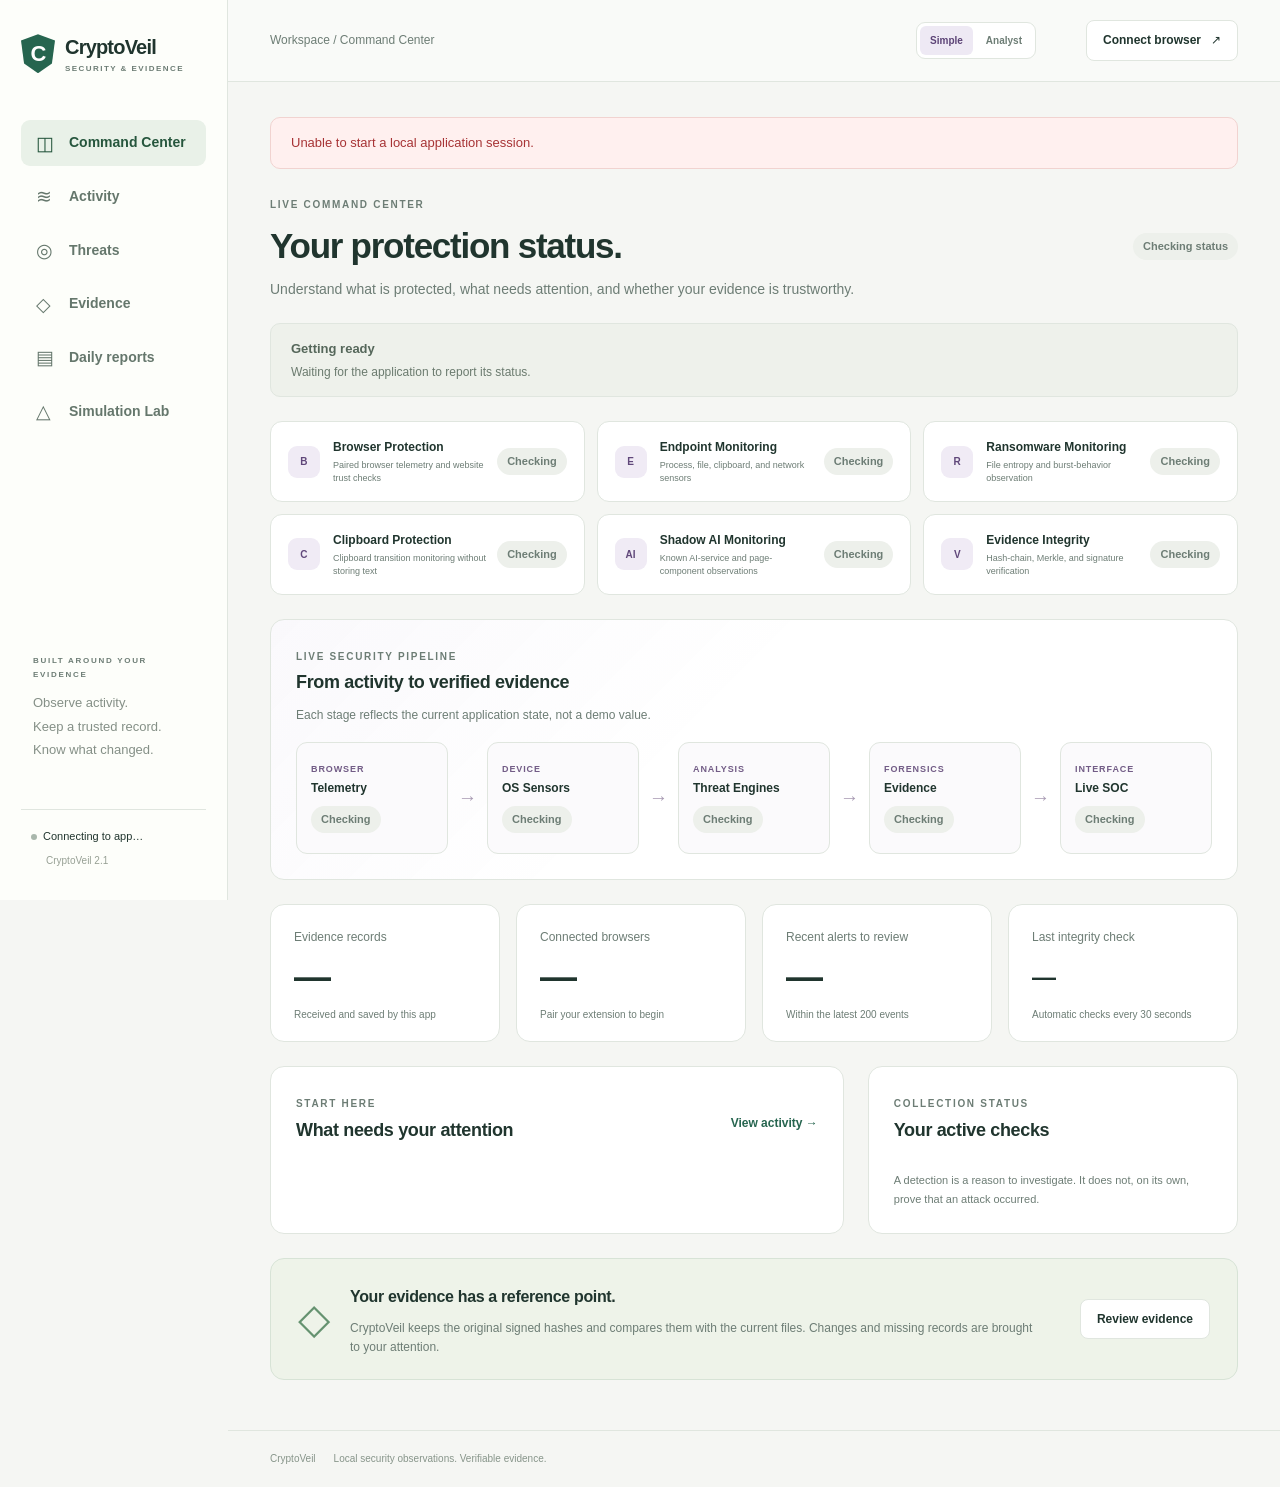
==== dashboard/index.html @ 6bf0436f "feat: add verify-all control for date-wise evidence" ====
<!doctype html>
<html lang="en">
  <head>
    <meta charset="utf-8" />
    <meta name="viewport" content="width=device-width, initial-scale=1" />
    <meta name="color-scheme" content="light" />
    <title>CryptoVeil — Security & evidence</title>
    <link rel="stylesheet" href="css/style.css" />
    <script src="js/dashboard.js" defer></script>
  </head>
  <body>
    <a class="skip-link" href="#main">Skip to content</a>
    <aside class="sidebar">
      <a class="brand" href="#overview" aria-label="CryptoVeil overview"
        ><span class="brand-mark" aria-hidden="true">C</span
        ><span>CryptoVeil<small>SECURITY & EVIDENCE</small></span></a
      >
      <nav aria-label="Main navigation">
        <button
          class="nav-item active"
          data-view="overview"
          aria-current="page"
        >
          <span aria-hidden="true">◫</span> Command Center
        </button>
        <button class="nav-item" data-view="activity">
          <span aria-hidden="true">≋</span> Activity
        </button>
        <button class="nav-item" data-view="threats">
          <span aria-hidden="true">◎</span> Threats
        </button>
        <button class="nav-item" data-view="evidence">
          <span aria-hidden="true">◇</span> Evidence
        </button>
        <button class="nav-item" data-view="reports">
          <span aria-hidden="true">▤</span> Daily reports
        </button>
        <button class="nav-item" data-view="lab">
          <span aria-hidden="true">△</span> Simulation Lab
        </button>
      </nav>
      <div class="sidebar-note">
        <span class="eyebrow">BUILT AROUND YOUR EVIDENCE</span>
        <p>
          Observe activity.<br />Keep a trusted record.<br />Know what changed.
        </p>
      </div>
      <div class="sidebar-bottom">
        <span class="connection-dot" id="app-dot"></span
        ><span id="app-status" role="status">Connecting to app…</span
        ><small>CryptoVeil 2.1</small>
      </div>
    </aside>
    <div class="workspace">
      <header class="topbar">
        <span id="breadcrumb">Workspace / Command Center</span>
        <div>
          <div class="mode-switch" role="group" aria-label="Interface detail level">
            <button id="mode-simple" class="mode-button active" aria-pressed="true">
              Simple
            </button>
            <button id="mode-analyst" class="mode-button" aria-pressed="false">
              Analyst
            </button>
          </div>
          <span class="date-label" id="today-label"></span
          ><button class="button secondary" id="connect-button">
            Connect browser <span aria-hidden="true">↗</span>
          </button>
        </div>
      </header>
      <main id="main" tabindex="-1">
        <div id="error-banner" class="banner error" role="alert" hidden></div>
        <section
          class="view"
          id="view-overview"
          aria-labelledby="overview-title"
        >
          <div class="page-heading">
            <div>
              <span class="eyebrow">LIVE COMMAND CENTER</span>
              <h1 id="overview-title">Your protection status.</h1>
              <p>Understand what is protected, what needs attention, and whether your evidence is trustworthy.</p>
            </div>
            <span class="badge neutral" id="overview-badge"
              >Checking status</span
            >
          </div>
          <div id="priority-banner" class="banner neutral">
            <strong>Getting ready</strong>
            <p>Waiting for the application to report its status.</p>
          </div>
          <section class="protection-grid" aria-label="Protection status">
            <article class="protection-item">
              <span class="protection-icon" aria-hidden="true">B</span>
              <div>
                <strong>Browser Protection</strong>
                <small>Paired browser telemetry and website trust checks</small>
              </div>
              <span id="protect-browser" class="badge neutral">Checking</span>
            </article>
            <article class="protection-item">
              <span class="protection-icon" aria-hidden="true">E</span>
              <div>
                <strong>Endpoint Monitoring</strong>
                <small>Process, file, clipboard, and network sensors</small>
              </div>
              <span id="protect-endpoint" class="badge neutral">Checking</span>
            </article>
            <article class="protection-item">
              <span class="protection-icon" aria-hidden="true">R</span>
              <div>
                <strong>Ransomware Monitoring</strong>
                <small>File entropy and burst-behavior observation</small>
              </div>
              <span id="protect-ransomware" class="badge neutral">Checking</span>
            </article>
            <article class="protection-item">
              <span class="protection-icon" aria-hidden="true">C</span>
              <div>
                <strong>Clipboard Protection</strong>
                <small>Clipboard transition monitoring without storing text</small>
              </div>
              <span id="protect-clipboard" class="badge neutral">Checking</span>
            </article>
            <article class="protection-item">
              <span class="protection-icon" aria-hidden="true">AI</span>
              <div>
                <strong>Shadow AI Monitoring</strong>
                <small>Known AI-service and page-component observations</small>
              </div>
              <span id="protect-shadow" class="badge neutral">Checking</span>
            </article>
            <article class="protection-item">
              <span class="protection-icon" aria-hidden="true">V</span>
              <div>
                <strong>Evidence Integrity</strong>
                <small>Hash-chain, Merkle, and signature verification</small>
              </div>
              <span id="protect-evidence" class="badge neutral">Checking</span>
            </article>
          </section>

          <article class="panel pipeline-panel">
            <div class="panel-heading">
              <div>
                <span class="eyebrow">LIVE SECURITY PIPELINE</span>
                <h2>From activity to verified evidence</h2>
                <p>Each stage reflects the current application state, not a demo value.</p>
              </div>
            </div>
            <div class="pipeline" aria-label="CryptoVeil live processing pipeline">
              <div class="pipeline-stage">
                <span class="pipeline-label">Browser</span>
                <strong>Telemetry</strong>
                <span id="pipeline-browser" class="badge neutral">Checking</span>
                <small class="analyst-only">Authenticated extension events</small>
              </div>
              <span class="pipeline-arrow" aria-hidden="true">→</span>
              <div class="pipeline-stage">
                <span class="pipeline-label">Device</span>
                <strong>OS Sensors</strong>
                <span id="pipeline-endpoint" class="badge neutral">Checking</span>
                <small class="analyst-only">Process · files · clipboard · network</small>
              </div>
              <span class="pipeline-arrow" aria-hidden="true">→</span>
              <div class="pipeline-stage">
                <span class="pipeline-label">Analysis</span>
                <strong>Threat Engines</strong>
                <span id="pipeline-analysis" class="badge neutral">Checking</span>
                <small class="analyst-only">MITRE · correlation · C2/DGA</small>
              </div>
              <span class="pipeline-arrow" aria-hidden="true">→</span>
              <div class="pipeline-stage">
                <span class="pipeline-label">Forensics</span>
                <strong>Evidence</strong>
                <span id="pipeline-evidence" class="badge neutral">Checking</span>
                <small class="analyst-only">SHA-256 · Merkle · Ed25519</small>
              </div>
              <span class="pipeline-arrow" aria-hidden="true">→</span>
              <div class="pipeline-stage">
                <span class="pipeline-label">Interface</span>
                <strong>Live SOC</strong>
                <span id="pipeline-live" class="badge neutral">Checking</span>
                <small class="analyst-only">SSE live updates with polling fallback</small>
              </div>
            </div>
          </article>

          <article class="panel runtime-panel analyst-only">
            <div class="panel-heading">
              <div>
                <span class="eyebrow">RUNTIME READINESS</span>
                <h2>Application environment</h2>
                <p>
                  Confirms that the packaged application can access its rules,
                  persistent storage, dashboard assets, and evidence archive.
                </p>
              </div>
              <button class="text-button" id="refresh-runtime">
                Run checks
              </button>
            </div>
            <div id="runtime-checks" class="runtime-checks"></div>
            <p id="runtime-path-note" class="fine-print"></p>
          </article>

          <div class="metric-grid">
            <article class="metric">
              <span class="metric-label">Evidence records</span
              ><strong id="metric-evidence">—</strong
              ><small>Received and saved by this app</small>
            </article>
            <article class="metric">
              <span class="metric-label">Connected browsers</span
              ><strong id="metric-browsers">—</strong
              ><small id="browser-caption">Pair your extension to begin</small>
            </article>
            <article class="metric">
              <span class="metric-label">Recent alerts to review</span
              ><strong id="metric-alerts">—</strong
              ><small>Within the latest 200 events</small>
            </article>
            <article class="metric">
              <span class="metric-label">Last integrity check</span
              ><strong class="metric-text" id="metric-check">—</strong
              ><small id="check-caption"
                >Automatic checks every 30 seconds</small
              >
            </article>
          </div>
          <div class="overview-grid">
            <article class="panel">
              <div class="panel-heading">
                <div>
                  <span class="eyebrow">START HERE</span>
                  <h2>What needs your attention</h2>
                </div>
                <button class="text-button" data-go="activity">
                  View activity →
                </button>
              </div>
              <div id="recent-alerts" class="alert-list"></div>
            </article>
            <article class="panel">
              <div class="panel-heading">
                <div>
                  <span class="eyebrow">COLLECTION STATUS</span>
                  <h2>Your active checks</h2>
                </div>
              </div>
              <div id="sensor-list" class="sensor-list"></div>
              <p class="analyst-only analyst-note">
                Analyst mode shows sensor transport modes and fallback coverage so you can verify what is actually running.
              </p>
              <p class="fine-print">
                A detection is a reason to investigate. It does not, on its own,
                prove that an attack occurred.
              </p>
            </article>
          </div>
          <article class="callout">
            <div class="callout-symbol" aria-hidden="true">◇</div>
            <div>
              <h2>Your evidence has a reference point.</h2>
              <p>
                CryptoVeil keeps the original signed hashes and compares them
                with the current files. Changes and missing records are brought
                to your attention.
              </p>
            </div>
            <button class="button secondary" data-go="evidence">
              Review evidence
            </button>
          </article>
        </section>
        <section
          class="view"
          id="view-activity"
          aria-labelledby="activity-title"
          hidden
        >
          <div class="page-heading">
            <div>
              <span class="eyebrow">OBSERVE & UNDERSTAND</span>
              <h1 id="activity-title">Activity</h1>
              <p>A readable history of browser and device observations.</p>
            </div>
            <button class="button secondary" id="refresh-activity">
              Refresh
            </button>
          </div>
          <div class="toolbar">
            <label class="search-field"
              ><span class="sr-only">Search recent activity</span
              ><input
                id="activity-search"
                type="search"
                placeholder="Search a website, process or record…" /></label
            ><label
              ><span class="sr-only">Filter activity</span
              ><select id="activity-filter">
                <option value="all">All observations</option>
                <option value="alerts">Alerts to review</option>
                <option value="browser">Browser activity</option>
                <option value="device">Device activity</option>
              </select></label
            ><span class="fine-print">Latest 500 stored events</span>
          </div>
          <div class="panel table-panel">
            <div class="table-scroll">
              <table>
                <thead>
                  <tr>
                    <th scope="col">Time</th>
                    <th scope="col">Observation</th>
                    <th scope="col">Source</th>
                    <th scope="col">Level</th>
                    <th scope="col">Evidence</th>
                  </tr>
                </thead>
                <tbody id="activity-body"></tbody>
              </table>
            </div>
            <p class="empty-state" id="activity-empty" hidden>
              No observations match this filter.
            </p>
          </div>
        </section>
        <section
          class="view"
          id="view-threats"
          aria-labelledby="threats-title"
          hidden
        >
          <div class="page-heading">
            <div>
              <span class="eyebrow">INVESTIGATE & TRACE</span>
              <h1 id="threats-title">Threat investigation</h1>
              <p>
                Review suspicious behavior with process context, MITRE ATT&CK
                mapping, and linked evidence.
              </p>
            </div>
            <button class="button secondary" id="refresh-threats">
              Refresh
            </button>
          </div>

          <div class="metric-grid threat-metrics">
            <article class="metric">
              <span class="metric-label">Findings to review</span>
              <strong id="threat-findings">—</strong>
              <small>Within the latest 500 stored events</small>
            </article>
            <article class="metric">
              <span class="metric-label">Critical findings</span>
              <strong id="threat-critical">—</strong>
              <small>Highest-priority investigation items</small>
            </article>
            <article class="metric">
              <span class="metric-label">MITRE alerts</span>
              <strong id="threat-mitre">—</strong>
              <small>Process behavior matched to ATT&CK rules</small>
            </article>
            <article class="metric">
              <span class="metric-label">Correlated findings</span>
              <strong id="threat-correlated">—</strong>
              <small>Related observations within the correlation window</small>
            </article>
          </div>

          <div class="investigation-grid">
            <article class="panel">
              <div class="panel-heading">
                <div>
                  <span class="eyebrow">LIVE PROCESS RELATIONSHIPS</span>
                  <h2>Flagged process paths</h2>
                  <p>
                    Active process lineage is shown only from real process
                    observations.
                  </p>
                </div>
                <span id="process-graph-count" class="badge neutral">Checking</span>
              </div>
              <div id="process-graph-wrap" class="process-graph-wrap">
                <svg
                  id="process-graph-svg"
                  role="img"
                  aria-label="Live suspicious process relationship graph"
                  preserveAspectRatio="xMinYMin meet"
                ></svg>
                <p id="process-graph-empty" class="empty-state" hidden>
                  No active suspicious process relationship is currently flagged.
                </p>
              </div>
              <p class="fine-print analyst-only">
                A highlighted process is an ATT&CK-aligned behavioral indicator.
                It is not a malware verdict. Select a highlighted node to open
                its stored evidence.
              </p>
            </article>

            <article class="panel">
              <div class="panel-heading">
                <div>
                  <span class="eyebrow">MITRE ATT&CK CONTEXT</span>
                  <h2>Techniques observed</h2>
                </div>
              </div>
              <div id="mitre-technique-list" class="technique-list"></div>
              <p id="mitre-technique-empty" class="empty-state" hidden>
                No MITRE ATT&CK-aligned process alert appears in the current
                investigation window.
              </p>
            </article>
          </div>

          <article class="panel findings-panel">
            <div class="panel-heading">
              <div>
                <span class="eyebrow">RECENT INVESTIGATION ITEMS</span>
                <h2>What needs review</h2>
                <p>
                  Open an item to see what happened, why CryptoVeil noticed it,
                  and the recommended next step.
                </p>
              </div>
            </div>
            <div class="table-scroll">
              <table>
                <thead>
                  <tr>
                    <th scope="col">Time</th>
                    <th scope="col">Finding</th>
                    <th scope="col">Level</th>
                    <th scope="col">Context</th>
                    <th scope="col">Evidence</th>
                  </tr>
                </thead>
                <tbody id="threat-findings-body"></tbody>
              </table>
            </div>
            <p id="threat-findings-empty" class="empty-state" hidden>
              No investigation findings are present in the latest evidence
              window.
            </p>
          </article>
        </section>

        <section
          class="view"
          id="view-evidence"
          aria-labelledby="evidence-title"
          hidden
        >
          <div class="page-heading">
            <div>
              <span class="eyebrow">PRESERVE & VERIFY</span>
              <h1 id="evidence-title">Evidence integrity</h1>
              <p>
                Check whether the evidence still matches its original signed
                record.
              </p>
            </div>
            <button class="button primary" id="verify-button">
              Verify evidence now
            </button>
          </div>
          <div id="evidence-banner" class="banner neutral" role="status"></div>
          <article class="panel">
            <div class="panel-heading">
              <div>
                <h2>The original and the current evidence</h2>
                <p>
                  Matching Merkle roots mean these records match the saved
                  baseline.
                </p>
              </div>
              <span class="badge neutral" id="root-match">Not checked</span>
            </div>
            <div class="hash-grid analyst-only">
              <div class="hash-card">
                <span class="eyebrow">ORIGINAL SIGNED BASELINE</span
                ><code id="original-root">Waiting for verification</code
                ><small>Preserved when evidence was recorded</small>
              </div>
              <div class="hash-card">
                <span class="eyebrow">RECALCULATED FROM CURRENT FILES</span
                ><code id="current-root">Waiting for verification</code
                ><small>Calculated again during verification</small>
              </div>
            </div>
            <dl class="integrity-facts">
              <div>
                <dt>Expected records</dt>
                <dd id="expected-records">—</dd>
              </div>
              <div>
                <dt>Records found</dt>
                <dd id="found-records">—</dd>
              </div>
              <div>
                <dt>Digital signatures</dt>
                <dd id="signature-status">—</dd>
              </div>
              <div>
                <dt>Last checked</dt>
                <dd id="evidence-checked">—</dd>
              </div>
            </dl>
          </article>
          <article class="panel" id="violations-panel" hidden>
            <div class="panel-heading">
              <h2>Changes requiring investigation</h2>
            </div>
            <ul class="issue-list" id="violations-list"></ul>
            <p class="fine-print">
              Preserve the existing files before investigating. CryptoVeil
              pauses new collection after an integrity failure.
            </p>
          </article>
          <article class="panel daily-evidence-panel">
            <div class="panel-heading">
              <div>
                <span class="eyebrow">DATE-WISE OFF-HOST EVIDENCE</span>
                <h2>Evidence by day</h2>
                <p>
                  Download the signed evidence bundle for a specific day or
                  verify that day before export.
                </p>
              </div>
              <div class="evidence-actions">
                <button class="button secondary" id="verify-all-daily-evidence">
                  Verify all dates
                </button>
                <button class="button secondary" id="refresh-daily-evidence">
                  Refresh
                </button>
              </div>
            </div>
            <div id="archive-trust-note" class="archive-trust-note"></div>
            <div class="table-scroll">
              <table>
                <thead>
                  <tr>
                    <th scope="col">Date</th>
                    <th scope="col">Events</th>
                    <th scope="col">Signed bundle</th>
                    <th scope="col">Integrity</th>
                    <th scope="col">Actions</th>
                  </tr>
                </thead>
                <tbody id="daily-evidence-body"></tbody>
              </table>
            </div>
            <p class="empty-state" id="daily-evidence-empty" hidden>
              No date-wise evidence bundles have been saved yet.
            </p>
          </article>

          <div class="overview-grid evidence-bottom">
            <article class="panel">
              <h2>Evidence archive</h2>
              <p>
                Every received record has a separate saved copy. Daily bundles
                contain the evidence, readable reports and a signed manifest.
              </p>
              <button class="text-button" data-go="reports">
                Open daily reports →
              </button>
              <details class="analyst-only">
                <summary>Storage and trust details</summary>
                <dl class="detail-list">
                  <dt>Application data</dt>
                  <dd><code id="data-path"></code></dd>
                  <dt>Evidence archive</dt>
                  <dd><code id="archive-path"></code></dd>
                  <dt>Pinned public verification key</dt>
                  <dd><code id="public-key"></code></dd>
                </dl>
                <p class="fine-print">
                  A second folder on this device is a local backup. To preserve
                  evidence against complete device compromise, keep signed
                  bundles and the trusted public key on independently managed
                  storage.
                </p>
                <p class="fine-print" id="legacy-note" hidden>
                  Some older checkpoints signed only their roots. New
                  checkpoints also authenticate sequence ranges and metadata.
                </p>
              </details>
            </article>
            <article class="panel">
              <span class="eyebrow">UNDERSTAND THE CHECK</span>
              <h2>Try a safe demonstration</h2>
              <p>
                See how verification reacts when a test record changes, the last
                record is deleted, or an entire test log is removed.
              </p>
              <p class="fine-print">
                Uses temporary sample data. Your collected evidence is never
                changed.
              </p>
              <button class="button secondary" id="demo-button">
                Run isolated demo
              </button>
              <div id="demo-results" aria-live="polite"></div>
            </article>
          </div>
        </section>
        <section
          class="view"
          id="view-reports"
          aria-labelledby="reports-title"
          hidden
        >
          <div class="page-heading">
            <div>
              <span class="eyebrow">SAVE & REVIEW</span>
              <h1 id="reports-title">Daily reports</h1>
              <p>
                Readable reports and complete evidence, kept as signed
                snapshots.
              </p>
            </div>
            <button class="button secondary" id="refresh-reports">
              Refresh
            </button>
          </div>
          <div class="panel report-controls">
            <div>
              <h2>Save a current snapshot</h2>
              <p>
                Reports are saved automatically while the app runs and when it
                closes normally.
              </p>
            </div>
            <label>Reporting day<input type="date" id="report-date" /></label
            ><button class="button primary" id="generate-report">
              Save report
            </button>
          </div>
          <div class="toolbar">
            <p class="fine-print" id="report-timezone">
              Daily boundaries use your configured reporting timezone.
            </p>
            <label class="format-select"
              >Download format
              <select id="report-format">
                <option value="pdf">PDF · readable report</option>
                <option value="zip">ZIP · signed evidence bundle</option>
                <option value="csv">CSV · complete event index</option>
                <option value="json">JSON · full report and evidence</option>
              </select></label
            >
          </div>
          <div class="panel table-panel">
            <div class="table-scroll">
              <table>
                <thead>
                  <tr>
                    <th scope="col">Day</th>
                    <th scope="col">Events</th>
                    <th scope="col">Report files</th>
                    <th scope="col">Evidence when saved</th>
                    <th scope="col">Download</th>
                  </tr>
                </thead>
                <tbody id="reports-body"></tbody>
              </table>
            </div>
            <p class="empty-state" id="reports-empty" hidden>
              No reports yet. Save a snapshot to begin.
            </p>
          </div>
          <p class="fine-print">
            The PDF summarises activity. Choose the signed ZIP bundle to retain
            the original evidence, checkpoints and file hashes. A report is
            checked again before every download.
          </p>
        </section>

        <section
          class="view"
          id="view-lab"
          aria-labelledby="lab-title"
          hidden
        >
          <div class="page-heading">
            <div>
              <span class="eyebrow">VALIDATE WITHOUT CONFUSION</span>
              <h1 id="lab-title">Simulation Lab</h1>
              <p>
                Real sensor tests create harmless operating-system activity.
                Demo simulations stay isolated and never pretend to be live detections.
              </p>
            </div>
            <span class="badge neutral">Safe validation</span>
          </div>

          <div class="lab-warning">
            <strong>Know what you are running.</strong>
            <p>
              Real Sensor Tests use the actual CryptoVeil sensors and evidence pipeline.
              Demo Simulations use temporary sample data only. Neither section executes
              malware or destructive commands.
            </p>
          </div>

          <div class="lab-grid">
            <article class="panel lab-panel">
              <div class="panel-heading">
                <div>
                  <span class="eyebrow">REAL SENSOR TESTS</span>
                  <h2>Validate the actual monitoring pipeline</h2>
                  <p>
                    The test passes only if real sensor evidence is stored by CryptoVeil.
                  </p>
                </div>
                <span class="badge good">Real activity</span>
              </div>

              <div class="lab-test-card">
                <div>
                  <strong>Process Start Detection</strong>
                  <p>
                    Starts a harmless short-lived Python process and waits for the
                    real ProcessWatcher to store the process-start evidence.
                  </p>
                </div>
                <button class="button primary" data-sensor-test="process_start">
                  Run process test
                </button>
              </div>

              <div class="lab-test-card">
                <div>
                  <strong>Ransomware Behavioral Indicator</strong>
                  <p>
                    Creates temporary high-entropy test files in a configured watched
                    folder and waits for the real burst-entropy sensor. Test files are
                    removed automatically afterward.
                  </p>
                </div>
                <button class="button primary" data-sensor-test="ransomware_indicator">
                  Run file sensor test
                </button>
              </div>
            </article>

            <article class="panel lab-panel">
              <div class="panel-heading">
                <div>
                  <span class="eyebrow">DEMO SIMULATIONS</span>
                  <h2>Demonstrate forensic behavior safely</h2>
                  <p>
                    These demonstrations use temporary data and are clearly separate
                    from live sensor detections.
                  </p>
                </div>
                <span class="badge neutral">Isolated</span>
              </div>

              <div class="lab-test-card">
                <div>
                  <strong>Evidence Tamper Demonstration</strong>
                  <p>
                    Builds temporary sample evidence, modifies or removes copies, and
                    demonstrates how verification detects each change.
                  </p>
                </div>
                <button class="button secondary" id="run-integrity-simulation">
                  Run isolated demo
                </button>
              </div>
            </article>
          </div>

          <article class="panel lab-results-panel">
            <div class="panel-heading">
              <div>
                <span class="eyebrow">VALIDATION RESULTS</span>
                <h2>Expected versus actual detection</h2>
              </div>
              <button class="text-button" id="clear-lab-results">Clear results</button>
            </div>
            <div class="table-scroll">
              <table>
                <thead>
                  <tr>
                    <th scope="col">Test</th>
                    <th scope="col">Type</th>
                    <th scope="col">Expected</th>
                    <th scope="col">Actual</th>
                    <th scope="col">Latency</th>
                    <th scope="col">Evidence</th>
                    <th scope="col">Result</th>
                  </tr>
                </thead>
                <tbody id="lab-results-body"></tbody>
              </table>
            </div>
            <p id="lab-results-empty" class="empty-state">
              Run a validation above to see the measured result.
            </p>
          </article>

          <article class="panel demo-results-panel" id="demo-simulation-panel" hidden>
            <div class="panel-heading">
              <div>
                <span class="eyebrow">ISOLATED DEMO OUTPUT</span>
                <h2>Evidence tamper verification</h2>
              </div>
              <span class="badge neutral">Temporary sample data</span>
            </div>
            <div id="lab-demo-results"></div>
          </article>
        </section>
      </main>
      <footer>
        CryptoVeil <span>Local security observations. Verifiable evidence.</span
        ><span id="last-updated"></span>
      </footer>
    </div>
    <dialog id="connect-dialog" aria-labelledby="connect-title">
      <div class="dialog-heading">
        <div>
          <span class="eyebrow">BROWSER CONNECTION</span>
          <h2 id="connect-title">Connect your extension</h2>
        </div>
        <button
          class="icon-button"
          data-close="connect-dialog"
          aria-label="Close connection dialog"
        >
          ×
        </button>
      </div>
      <ol class="setup-steps">
        <li>
          <strong>Load the CryptoVeil extension</strong>
          <p>
            Open your browser’s Extensions page, enable Developer mode, choose
            <b>Load unpacked</b>, and select this folder.
          </p>
          <code id="extension-path"></code
          ><button class="text-button" id="copy-extension-path">
            Copy folder path
          </button>
        </li>
        <li>
          <strong>Generate a one-use pairing code</strong>
          <p>This code expires in five minutes. Keep the application open.</p>
          <button class="button primary" id="pair-code-button">
            Generate pairing code</button
          ><output id="pair-code" aria-live="polite"></output>
        </li>
        <li>
          <strong>Enter the code in the extension popup</strong>
          <p>
            Give the browser a name and select <b>Pair with application</b>.
            Collection starts once pairing succeeds.
          </p>
        </li>
      </ol>
      <h3>Paired browsers</h3>
      <div id="paired-browsers"></div>
      <p id="connect-message" class="fine-print" role="status"></p>
    </dialog>
    <dialog id="event-dialog" aria-labelledby="event-title">
      <div class="dialog-heading">
        <div>
          <span class="eyebrow">EVIDENCE RECORD</span>
          <h2 id="event-title"></h2>
        </div>
        <button
          class="icon-button"
          data-close="event-dialog"
          aria-label="Close evidence record"
        >
          ×
        </button>
      </div>
      <div class="event-explanation-grid">
        <section class="event-explanation">
          <span class="eyebrow">WHAT HAPPENED</span>
          <p id="event-summary"></p>
        </section>
        <section class="event-explanation">
          <span class="eyebrow">WHY CRYPTOVEIL NOTICED IT</span>
          <p id="event-reason"></p>
        </section>
        <section class="event-explanation">
          <span class="eyebrow">WHAT YOU SHOULD DO</span>
          <p id="event-action"></p>
        </section>
      </div>
      <div id="related-evidence" class="related-evidence" hidden></div>
      <dl class="detail-list">
        <dt>Recorded at</dt>
        <dd id="event-time"></dd>
        <dt class="analyst-only">Original record hash</dt>
        <dd class="analyst-only"><code id="event-hash"></code></dd>
      </dl>
      <div class="analyst-only">
        <button class="button secondary" id="proof-button">
          Verify this record’s inclusion proof
        </button>
        <p id="proof-result" role="status"></p>
        <details>
          <summary>Technical event details</summary>
          <pre id="event-json"></pre>
        </details>
      </div>
    </dialog>
    <div id="toast" class="toast" role="status" hidden></div>
  </body>
</html>
---- dashboard/css/style.css ----
:root {
  --bg: #f5f6f3;
  --panel: #fff;
  --ink: #20352e;
  --muted: #6d7d75;
  --line: #e0e6df;
  --green: #26654f;
  --mint: #edf4ee;
  --red: #a73335;
  --red-bg: #fff0ef;
  --amber: #956414;
  --amber-bg: #fff7e7;
  --radius: 14px;
  font-family: Inter, "Segoe UI", Arial, sans-serif;
  color: var(--ink);
  font-synthesis: none;
}
* {
  box-sizing: border-box;
}
body {
  margin: 0;
  background: var(--bg);
  font-size: 14px;
  line-height: 1.55;
}
button,
input,
select {
  font: inherit;
}
button,
a,
input,
select,
summary {
  touch-action: manipulation;
}
button {
  cursor: pointer;
}
button:disabled {
  cursor: wait;
  opacity: 0.65;
}
button:focus-visible,
a:focus-visible,
input:focus-visible,
select:focus-visible,
summary:focus-visible {
  outline: 3px solid #58a987;
  outline-offset: 3px;
}
[hidden] {
  display: none !important;
}
h1,
h2,
h3,
p {
  margin-top: 0;
}
h1 {
  font-size: clamp(27px, 3vw, 35px);
  line-height: 1.2;
  letter-spacing: -1.25px;
  margin: 10px 0 12px;
  font-weight: 650;
}
h2 {
  font-size: 18px;
  font-weight: 650;
  letter-spacing: -0.35px;
  margin: 3px 0 9px;
}
h3 {
  font-size: 15px;
}
p {
  color: var(--muted);
  margin-bottom: 14px;
}
a {
  color: var(--green);
}
.eyebrow {
  font-size: 10px;
  letter-spacing: 1.7px;
  font-weight: 700;
  color: var(--muted);
}
.sidebar {
  position: fixed;
  inset: 0 auto 0 0;
  width: 228px;
  background: #fdfefa;
  border-right: 1px solid var(--line);
  display: flex;
  flex-direction: column;
  padding: 32px 21px;
  overflow-y: auto;
}
.brand {
  display: flex;
  gap: 10px;
  align-items: center;
  text-decoration: none;
  color: var(--ink);
  font-weight: 750;
  font-size: 20px;
  letter-spacing: -0.8px;
}
.brand-mark {
  width: 34px;
  height: 39px;
  background: var(--green);
  color: #fff;
  display: grid;
  place-items: center;
  font-size: 22px;
  clip-path: polygon(50% 0, 100% 16%, 91% 75%, 50% 100%, 9% 75%, 0 16%);
}
.brand small {
  display: block;
  font-size: 8px;
  letter-spacing: 1.45px;
  color: var(--muted);
  font-weight: 600;
  margin-top: 0;
}
.sidebar nav {
  display: grid;
  gap: 8px;
  margin-top: 45px;
}
.nav-item {
  border: 0;
  background: transparent;
  text-align: left;
  display: flex;
  align-items: center;
  gap: 13px;
  padding: 12px 15px;
  border-radius: 9px;
  color: #65776c;
  font-size: 14px;
  font-weight: 550;
}
.nav-item span {
  font-size: 19px;
  line-height: 1;
  width: 20px;
}
.nav-item:hover {
  background: var(--bg);
}
.nav-item.active {
  background: #e9f1e8;
  color: #26563d;
}
.sidebar-note {
  margin: auto 12px 34px;
  padding-top: 70px;
}
.sidebar-note .eyebrow {
  font-size: 8px;
  line-height: 1.7;
  display: block;
}
.sidebar-note p {
  font-size: 13px;
  line-height: 1.8;
  color: #859087;
  margin-top: 10px;
}
.sidebar-bottom {
  padding: 18px 10px 0;
  border-top: 1px solid var(--line);
  font-size: 11px;
}
.sidebar-bottom small {
  display: block;
  color: #97a095;
  margin: 7px 0 0 15px;
  font-size: 10px;
}
.connection-dot {
  display: inline-block;
  width: 6px;
  height: 6px;
  background: #a9b7ac;
  border-radius: 50%;
  margin-right: 6px;
}
.connection-dot.online {
  background: #478265;
}
.workspace {
  margin-left: 228px;
  min-height: 100vh;
  display: flex;
  flex-direction: column;
}
.topbar {
  height: 82px;
  border-bottom: 1px solid var(--line);
  display: flex;
  align-items: center;
  justify-content: space-between;
  padding: 0 42px;
  font-size: 12px;
  color: var(--muted);
  background: rgba(255, 255, 255, 0.4);
}
.topbar > div {
  display: flex;
  gap: 25px;
  align-items: center;
}
main {
  padding: 35px 42px 50px;
  max-width: 1550px;
  width: 100%;
  margin: auto;
  flex: 1;
}
.page-heading {
  display: flex;
  justify-content: space-between;
  align-items: center;
  gap: 20px;
  margin-bottom: 22px;
}
.page-heading p {
  margin-bottom: 0;
  font-size: 14px;
}
.button {
  display: inline-flex;
  align-items: center;
  justify-content: center;
  gap: 10px;
  border: 1px solid var(--line);
  border-radius: 8px;
  padding: 10px 16px;
  font-size: 12px;
  font-weight: 600;
  text-decoration: none;
  white-space: nowrap;
  min-height: 40px;
}
.button.primary {
  background: var(--green);
  color: white;
  border-color: var(--green);
}
.button.primary:hover {
  background: #184d39;
}
.button.secondary {
  background: #fff;
  color: var(--ink);
}
.button.secondary:hover {
  background: var(--mint);
  border-color: #c3d4c8;
}
.text-button {
  border: 0;
  background: none;
  color: var(--green);
  padding: 5px 0;
  font-size: 12px;
  font-weight: 600;
  white-space: nowrap;
}
.text-button:hover {
  text-decoration: underline;
}
.badge {
  display: inline-flex;
  align-items: center;
  gap: 6px;
  border-radius: 20px;
  padding: 5px 10px;
  font-size: 11px;
  font-weight: 600;
  white-space: nowrap;
}
.badge.good {
  color: #2b634a;
  background: #e9f3e9;
}
.badge.bad {
  color: var(--red);
  background: var(--red-bg);
}
.badge.warn {
  color: var(--amber);
  background: var(--amber-bg);
}
.badge.neutral {
  color: var(--muted);
  background: #edf0eb;
}
.banner {
  border: 1px solid var(--line);
  border-radius: 10px;
  padding: 15px 20px;
  margin-bottom: 24px;
  font-size: 13px;
}
.banner p {
  margin: 4px 0 0;
  color: inherit;
  font-size: 12px;
  opacity: 0.85;
}
.banner.good {
  background: #ebf3e9;
  color: #315d40;
  border-color: #d6e6d3;
}
.banner.error {
  background: var(--red-bg);
  color: var(--red);
  border-color: #f1d3d0;
}
.banner.warn {
  background: var(--amber-bg);
  color: var(--amber);
  border-color: #eddfbe;
}
.banner.neutral {
  background: #eef1eb;
  color: #55675a;
}
.metric-grid {
  display: grid;
  grid-template-columns: repeat(4, minmax(0, 1fr));
  gap: 16px;
  margin-bottom: 24px;
}
.metric {
  border: 1px solid var(--line);
  background: var(--panel);
  padding: 21px 23px 19px;
  border-radius: var(--radius);
  min-width: 0;
}
.metric-label {
  font-size: 12px;
  color: var(--muted);
}
.metric strong {
  display: block;
  font-size: 37px;
  letter-spacing: -1.5px;
  line-height: 1.6;
  font-weight: 550;
}
.metric strong.metric-text {
  font-size: 24px;
  line-height: 2.47;
  letter-spacing: -0.8px;
}
.metric small {
  display: block;
  font-size: 10px;
  color: var(--muted);
}
.overview-grid {
  display: grid;
  grid-template-columns: 1.55fr 1fr;
  gap: 24px;
}
.panel {
  background: var(--panel);
  border: 1px solid var(--line);
  border-radius: var(--radius);
  padding: 25px;
  min-width: 0;
}
.panel-heading {
  display: flex;
  align-items: center;
  justify-content: space-between;
  gap: 20px;
  margin-bottom: 17px;
}
.panel-heading p {
  font-size: 12px;
  margin-bottom: 0;
}
.alert-row {
  border-top: 1px solid var(--line);
  padding: 16px 0;
  display: grid;
  grid-template-columns: 8px 1fr auto;
  gap: 12px;
  align-items: start;
}
.alert-row:first-child {
  border-top: 0;
}
.alert-dot {
  width: 7px;
  height: 7px;
  margin-top: 7px;
  border-radius: 50%;
  background: #d8a252;
}
.alert-dot.high,
.alert-dot.critical {
  background: #bb6c63;
}
.alert-row strong {
  font-size: 12px;
  font-weight: 600;
  display: block;
}
.alert-row p {
  font-size: 11px;
  line-height: 1.6;
  margin: 4px 0 0;
}
.alert-row small {
  font-size: 10px;
  color: var(--muted);
}
.alert-row button {
  text-align: left;
  border: 0;
  background: none;
  padding: 0;
  color: inherit;
}
.empty-state {
  padding: 32px 18px;
  text-align: center;
  font-size: 13px;
  color: var(--muted);
  margin: 0;
}
.empty-state strong {
  display: block;
  color: var(--ink);
  margin-bottom: 6px;
  font-size: 15px;
}
.sensor-row {
  display: flex;
  justify-content: space-between;
  gap: 16px;
  align-items: center;
  padding: 11px 0;
  border-bottom: 1px solid #edf0eb;
  font-size: 12px;
}
.sensor-row small {
  display: block;
  max-width: 270px;
  font-size: 10px;
  color: var(--muted);
  margin-top: 3px;
}
.fine-print {
  font-size: 11px;
  line-height: 1.7;
  color: var(--muted);
  margin: 14px 0 0;
}
.callout {
  margin-top: 24px;
  padding: 23px 27px;
  border: 1px solid #d7e3d6;
  border-radius: var(--radius);
  background: #eef3e9;
  display: flex;
  align-items: center;
  gap: 20px;
}
.callout-symbol {
  font-size: 42px;
  color: #659270;
  line-height: 1;
}
.callout h2 {
  font-size: 16px;
}
.callout p {
  font-size: 12px;
  max-width: 690px;
  margin: 0;
}
.callout .button {
  margin-left: auto;
}
.toolbar {
  display: flex;
  align-items: center;
  gap: 13px;
  margin: 20px 0;
  flex-wrap: wrap;
}
.toolbar .fine-print {
  margin: 0 0 0 auto;
}
.search-field {
  flex: 1;
  min-width: 230px;
}
input,
select {
  border: 1px solid #d3ddd1;
  background: #fff;
  color: var(--ink);
  padding: 10px 12px;
  border-radius: 8px;
  min-height: 42px;
}
input[type="search"] {
  width: 100%;
}
input[type="date"] {
  margin-left: 10px;
}
input:focus,
select:focus {
  border-color: #6c9c7c;
}
.table-panel {
  padding: 0;
  overflow: hidden;
}
.table-scroll {
  overflow: auto;
}
table {
  width: 100%;
  border-collapse: collapse;
  text-align: left;
  font-size: 12px;
}
th {
  font-size: 10px;
  text-transform: uppercase;
  letter-spacing: 0.6px;
  font-weight: 600;
  padding: 14px 20px;
  color: var(--muted);
  background: #fafbf8;
  white-space: nowrap;
}
td {
  padding: 16px 20px;
  border-top: 1px solid var(--line);
  vertical-align: top;
}
td strong {
  display: block;
  font-weight: 550;
}
td small {
  display: block;
  font-size: 10px;
  color: var(--muted);
  margin-top: 4px;
  max-width: 420px;
  overflow-wrap: anywhere;
}
td:first-child {
  white-space: nowrap;
}
td .text-button {
  font-size: 11px;
}
.hash-grid {
  display: grid;
  grid-template-columns: 1fr 1fr;
  gap: 20px;
}
.hash-card {
  background: #f7f9f5;
  border: 1px solid #e1e8dd;
  border-radius: 10px;
  padding: 20px;
}
.hash-card code {
  display: block;
  overflow-wrap: anywhere;
  font-size: 13px;
  line-height: 1.8;
  margin: 13px 0;
  color: #2e5e44;
  letter-spacing: 0.2px;
}
.hash-card small {
  font-size: 11px;
  color: var(--muted);
}
.integrity-facts {
  display: grid;
  grid-template-columns: repeat(4, 1fr);
  gap: 15px;
  border-top: 1px solid var(--line);
  margin: 23px 0 0;
  padding: 20px 0 0;
}
.integrity-facts dt {
  font-size: 11px;
  color: var(--muted);
}
.integrity-facts dd {
  margin: 5px 0 0;
  font-size: 15px;
  font-weight: 600;
}
.evidence-bottom {
  margin-top: 24px;
  grid-template-columns: 1fr 1fr;
}
.evidence-bottom p {
  font-size: 12px;
}
.issue-list {
  padding-left: 20px;
  font-size: 12px;
  color: var(--red);
}
.issue-list li {
  padding: 7px 0;
  overflow-wrap: anywhere;
}
#violations-panel {
  margin-top: 24px;
  border-color: #e8c5c2;
}
details {
  border-top: 1px solid var(--line);
  margin-top: 20px;
  padding-top: 16px;
}
summary {
  cursor: pointer;
  font-size: 12px;
  font-weight: 600;
  color: var(--green);
}
code,
pre {
  font-family: "Cascadia Code", Consolas, monospace;
  overflow-wrap: anywhere;
}
.detail-list {
  font-size: 12px;
}
.detail-list dt {
  font-weight: 600;
  color: var(--muted);
  margin-top: 13px;
}
.detail-list dd {
  margin: 4px 0 0;
  font-size: 11px;
  overflow-wrap: anywhere;
}
.report-controls {
  display: flex;
  align-items: center;
  gap: 18px;
}
.report-controls > div {
  flex: 1;
}
.report-controls h2 {
  font-size: 16px;
}
.report-controls p {
  margin: 0;
  font-size: 12px;
}
.report-controls label {
  font-size: 11px;
}
.format-select {
  margin-left: auto;
  font-size: 11px;
  display: flex;
  align-items: center;
  gap: 10px;
}
footer {
  padding: 20px 42px;
  border-top: 1px solid var(--line);
  font-size: 10px;
  color: #87958a;
  display: flex;
  gap: 18px;
}
footer span:last-child {
  margin-left: auto;
}
.skip-link {
  position: fixed;
  z-index: 99;
  top: 0;
  left: 15px;
  transform: translateY(-100%);
  background: white;
  padding: 10px;
}
.skip-link:focus {
  transform: translateY(0);
}
dialog {
  border: 1px solid var(--line);
  border-radius: 16px;
  padding: 28px;
  width: min(670px, calc(100vw - 30px));
  max-height: 88vh;
  overflow: auto;
  box-shadow: 0 20px 100px #12291d30;
  color: var(--ink);
}
dialog::backdrop {
  background: #1a32296b;
}
.dialog-heading {
  display: flex;
  justify-content: space-between;
  gap: 20px;
  align-items: start;
}
.icon-button {
  border: 0;
  background: var(--bg);
  font-size: 24px;
  line-height: 1;
  width: 34px;
  height: 34px;
  border-radius: 7px;
  color: var(--muted);
}
.setup-steps {
  padding-left: 24px;
}
.setup-steps li {
  padding: 10px 0 17px 7px;
}
.setup-steps p {
  font-size: 12px;
  margin: 5px 0 10px;
}
.setup-steps code {
  display: block;
  font-size: 10px;
  background: var(--bg);
  padding: 9px;
  border-radius: 6px;
}
.setup-steps .text-button {
  margin-top: 7px;
}
#pair-code {
  display: block;
  letter-spacing: 5px;
  font-size: 30px;
  font-weight: 650;
  color: var(--green);
  margin-top: 14px;
}
pre {
  font-size: 11px;
  white-space: pre-wrap;
  padding: 15px;
  background: var(--bg);
  max-height: 300px;
  overflow: auto;
}
.toast {
  position: fixed;
  bottom: 28px;
  right: 28px;
  max-width: 440px;
  background: #203e2b;
  color: #fff;
  font-size: 12px;
  padding: 15px 22px;
  border-radius: 10px;
  box-shadow: 0 8px 35px #18312425;
  z-index: 20;
}
.sr-only {
  position: absolute;
  width: 1px;
  height: 1px;
  overflow: hidden;
  clip: rect(0, 0, 0, 0);
  white-space: nowrap;
}
.demo-row {
  padding: 10px 0;
  border-bottom: 1px solid var(--line);
  display: flex;
  justify-content: space-between;
  gap: 10px;
  font-size: 11px;
}
.paired-row {
  display: flex;
  justify-content: space-between;
  align-items: center;
  padding: 12px 0;
  border-top: 1px solid var(--line);
}
.paired-row small {
  display: block;
  color: var(--muted);
  font-size: 10px;
}
.danger-text {
  color: var(--red);
}
@media (min-width: 1600px) {
  main {
    padding-top: 45px;
  }
  .overview-grid {
    grid-template-columns: 1.5fr 1fr;
  }
}
@media (max-width: 1150px) {
  .sidebar {
    width: 195px;
    padding: 28px 14px;
  }
  .workspace {
    margin-left: 195px;
  }
  main {
    padding: 28px;
  }
  .topbar {
    padding: 0 28px;
  }
  .metric {
    padding: 18px 16px;
  }
  .overview-grid {
    gap: 16px;
    grid-template-columns: 1.2fr 1fr;
  }
  .panel {
    padding: 20px;
  }
  .topbar .date-label {
    display: none;
  }
  .report-controls {
    flex-wrap: wrap;
  }
  .report-controls > div {
    flex-basis: 100%;
  }
  .callout {
    align-items: flex-start;
    flex-wrap: wrap;
  }
  .callout .button {
    margin-left: 60px;
  }
}
@media (max-width: 850px) {
  .metric-grid {
    grid-template-columns: 1fr 1fr;
  }
  .overview-grid,
  .evidence-bottom {
    grid-template-columns: 1fr;
  }
  .page-heading {
    align-items: flex-start;
  }
  .page-heading > .badge {
    display: none;
  }
  .hash-grid {
    grid-template-columns: 1fr;
  }
  .integrity-facts {
    grid-template-columns: 1fr 1fr;
  }
  .sidebar-note {
    display: none;
  }
  .sidebar-bottom {
    margin-top: auto;
  }
  .report-controls {
    gap: 12px;
  }
}
@media (max-width: 600px) {
  .sidebar {
    position: static;
    width: 100%;
    padding: 16px 18px 0;
    border-right: 0;
    border-bottom: 1px solid var(--line);
  }
  .brand {
    font-size: 18px;
  }
  .brand small {
    font-size: 7px;
  }
  .sidebar nav {
    grid-template-columns: repeat(4, 1fr);
    gap: 4px;
    margin: 18px 0 10px;
  }
  .nav-item {
    font-size: 10px;
    justify-content: center;
    gap: 5px;
    padding: 10px 4px;
  }
  .nav-item span {
    display: none;
  }
  .sidebar-bottom {
    display: none;
  }
  .workspace {
    margin-left: 0;
  }
  .topbar {
    height: 63px;
    padding: 0 18px;
  }
  .topbar .button {
    font-size: 10px;
    padding: 8px 12px;
  }
  main {
    padding: 25px 18px;
  }
  .page-heading {
    flex-direction: column;
    gap: 14px;
    margin-bottom: 20px;
  }
  .page-heading h1 {
    font-size: 27px;
  }
  .page-heading p {
    font-size: 12px;
  }
  .metric-grid {
    gap: 12px;
  }
  .metric strong {
    font-size: 31px;
  }
  .metric strong.metric-text {
    font-size: 20px;
  }
  .metric-label {
    font-size: 10px;
  }
  .metric small {
    font-size: 9px;
  }
  .metric {
    padding: 15px;
  }
  .banner {
    padding: 14px;
  }
  .callout {
    padding: 20px;
    gap: 13px;
  }
  .callout-symbol {
    display: none;
  }
  .callout .button {
    margin-left: 0;
  }
  .panel-heading {
    gap: 12px;
  }
  h2 {
    font-size: 16px;
  }
  .toolbar .fine-print {
    margin-left: 0;
  }
  .format-select {
    margin-left: 0;
    flex-wrap: wrap;
  }
  .report-controls label {
    width: 100%;
  }
  .report-controls input {
    margin: 7px 0 0;
    width: 100%;
  }
  th,
  td {
    padding: 13px 14px;
  }
  footer {
    padding: 18px;
    gap: 9px;
    flex-wrap: wrap;
  }
  footer span:last-child {
    margin-left: 0;
    width: 100%;
  }
  dialog {
    padding: 22px;
  }
  #toast {
    bottom: 15px;
    right: 15px;
    left: 15px;
  }
  .hash-card code {
    font-size: 11px;
  }
}
@media (prefers-reduced-motion: no-preference) {
  button {
    transition:
      background-color 0.15s,
      border-color 0.15s;
  }
  .view {
    animation: appear 0.2s ease-out;
  }
  @keyframes appear {
    from {
      opacity: 0.3;
      transform: translateY(4px);
    }
    to {
      opacity: 1;
      transform: translateY(0);
    }
  }
}


/* Date-wise evidence controls */
.daily-evidence-panel {
  margin-top: 24px;
}
.archive-trust-note {
  margin: -2px 0 16px;
  padding: 11px 13px;
  border: 1px solid #d9d0e4;
  border-radius: 9px;
  background: #f3eef8;
  color: #5f526b;
  font-size: 11px;
  line-height: 1.55;
}
.action-separator {
  color: var(--muted);
  padding: 0 5px;
}
.daily-evidence-panel td:last-child {
  white-space: nowrap;
}


/* Command Center: simple by default, analyst detail on demand */
.mode-switch {
  display: inline-flex;
  align-items: center;
  gap: 3px;
  padding: 3px;
  border: 1px solid var(--line);
  border-radius: 9px;
  background: #fff;
}
.mode-button {
  border: 0;
  background: transparent;
  color: var(--muted);
  border-radius: 6px;
  padding: 7px 10px;
  font-size: 10px;
  font-weight: 650;
  cursor: pointer;
}
.mode-button.active {
  background: #eee9f4;
  color: #5c4376;
}
body[data-mode="simple"] .analyst-only {
  display: none !important;
}
.analyst-note {
  margin-top: 12px;
  padding-top: 10px;
  border-top: 1px solid var(--line);
}

.protection-grid {
  display: grid;
  grid-template-columns: repeat(3, minmax(0, 1fr));
  gap: 12px;
  margin-bottom: 24px;
}
.protection-item {
  display: grid;
  grid-template-columns: 34px 1fr auto;
  gap: 11px;
  align-items: center;
  min-width: 0;
  padding: 16px 17px;
  border: 1px solid var(--line);
  border-radius: 12px;
  background: var(--panel);
}
.protection-icon {
  width: 32px;
  height: 32px;
  display: grid;
  place-items: center;
  border-radius: 9px;
  background: #f0ebf5;
  color: #60477a;
  font-size: 10px;
  font-weight: 800;
  letter-spacing: 0.2px;
}
.protection-item strong {
  display: block;
  font-size: 12px;
  font-weight: 650;
}
.protection-item small {
  display: block;
  margin-top: 2px;
  color: var(--muted);
  font-size: 9px;
  line-height: 1.45;
}

.pipeline-panel {
  margin-bottom: 24px;
  background:
    linear-gradient(135deg, rgba(114, 81, 168, 0.035), transparent 45%),
    var(--panel);
}
.pipeline {
  display: grid;
  grid-template-columns: minmax(0, 1fr) auto minmax(0, 1fr) auto minmax(0, 1fr) auto minmax(0, 1fr) auto minmax(0, 1fr);
  gap: 10px;
  align-items: center;
}
.pipeline-stage {
  min-width: 0;
  min-height: 112px;
  padding: 14px;
  border: 1px solid var(--line);
  border-radius: 11px;
  background: #fbfafc;
  display: flex;
  flex-direction: column;
  align-items: flex-start;
  justify-content: center;
}
.pipeline-stage strong {
  display: block;
  font-size: 12px;
  margin: 3px 0 8px;
}
.pipeline-stage small {
  display: block;
  margin-top: 8px;
  color: var(--muted);
  font-size: 9px;
  line-height: 1.45;
}
.pipeline-label {
  color: #725c86;
  font-size: 9px;
  font-weight: 750;
  letter-spacing: 0.9px;
  text-transform: uppercase;
}
.pipeline-arrow {
  color: #aa9db5;
  font-size: 19px;
  text-align: center;
}

@media (max-width: 1180px) {
  .protection-grid {
    grid-template-columns: repeat(2, minmax(0, 1fr));
  }
  .pipeline {
    grid-template-columns: 1fr;
  }
  .pipeline-arrow {
    transform: rotate(90deg);
  }
  .pipeline-stage {
    min-height: 0;
  }
}

@media (max-width: 760px) {
  .protection-grid {
    grid-template-columns: 1fr;
  }
  .mode-switch {
    display: none;
  }
  .protection-item {
    grid-template-columns: 32px 1fr auto;
  }
}


/* Plain-language event explanation */
.event-explanation-grid {
  display: grid;
  gap: 10px;
  margin: 14px 0 16px;
}
.event-explanation {
  padding: 14px 15px;
  border: 1px solid var(--line);
  border-radius: 10px;
  background: #fbfafc;
}
.event-explanation p {
  margin: 6px 0 0;
  color: var(--ink);
  font-size: 12px;
  line-height: 1.6;
}
.related-evidence {
  margin: 8px 0 14px;
  padding: 12px 14px;
  border: 1px solid #ded5e7;
  border-radius: 9px;
  background: #f4eff8;
}
.related-evidence .text-button {
  margin-right: 12px;
}


/* Threat investigation */
.investigation-grid {
  display: grid;
  grid-template-columns: minmax(0, 1.55fr) minmax(280px, 0.8fr);
  gap: 24px;
  margin-bottom: 24px;
}
.process-graph-wrap {
  min-height: 190px;
  border: 1px solid var(--line);
  border-radius: 12px;
  background:
    linear-gradient(rgba(114, 81, 168, 0.025), rgba(114, 81, 168, 0.025)),
    #fcfbfd;
  overflow: auto;
}
#process-graph-svg {
  width: 100%;
  min-width: 620px;
  display: block;
}
.process-edge {
  stroke: #cfc4d8;
  stroke-width: 2;
}
.process-node rect {
  fill: #ffffff;
  stroke: #d8d0df;
  stroke-width: 1.4;
}
.process-node.flagged rect {
  fill: #fff7ea;
  stroke: #c98b3f;
  stroke-width: 2;
}
.process-node.interactive {
  cursor: pointer;
}
.process-node.interactive:focus rect {
  stroke: #7251a8;
  stroke-width: 3;
}
.process-node-name {
  fill: var(--ink);
  font-size: 12px;
  font-weight: 700;
}
.process-node-meta {
  fill: #756d7b;
  font-size: 9px;
}
.technique-list {
  display: grid;
}
.technique-row {
  display: flex;
  justify-content: space-between;
  align-items: center;
  gap: 14px;
  padding: 13px 0;
  border-top: 1px solid var(--line);
}
.technique-row:first-child {
  border-top: 0;
}
.technique-row strong {
  display: block;
  font-size: 12px;
}
.technique-row small {
  display: block;
  margin-top: 3px;
  color: var(--muted);
  font-size: 10px;
}
.findings-panel {
  padding: 0;
  overflow: hidden;
}
.findings-panel .panel-heading {
  padding: 24px 25px 5px;
}
.findings-panel .empty-state {
  border-top: 1px solid var(--line);
}
.threat-metrics .metric strong {
  line-height: 1.45;
}
body[data-mode="simple"] .threat-metrics .metric small {
  display: none;
}

@media (max-width: 1000px) {
  .investigation-grid {
    grid-template-columns: 1fr;
  }
}
@media (max-width: 600px) {
  .sidebar nav {
    grid-template-columns: repeat(5, 1fr);
  }
  .nav-item {
    font-size: 9px;
  }
  .threat-metrics {
    grid-template-columns: 1fr 1fr;
  }
}


/* Simulation Lab */
.lab-warning {
  margin-bottom: 24px;
  padding: 16px 18px;
  border: 1px solid #e2d6b9;
  border-radius: 11px;
  background: #fff8e8;
  color: #72551e;
}
.lab-warning strong {
  display: block;
  margin-bottom: 4px;
  font-size: 12px;
}
.lab-warning p {
  margin: 0;
  color: inherit;
  font-size: 11px;
  line-height: 1.6;
}
.lab-grid {
  display: grid;
  grid-template-columns: 1fr 1fr;
  gap: 24px;
  margin-bottom: 24px;
}
.lab-panel {
  min-width: 0;
}
.lab-test-card {
  display: flex;
  align-items: center;
  justify-content: space-between;
  gap: 18px;
  padding: 16px 0;
  border-top: 1px solid var(--line);
}
.lab-test-card:first-of-type {
  border-top: 0;
}
.lab-test-card > div {
  min-width: 0;
}
.lab-test-card strong {
  display: block;
  font-size: 12px;
}
.lab-test-card p {
  margin: 5px 0 0;
  max-width: 520px;
  font-size: 10px;
  line-height: 1.6;
}
.lab-results-panel {
  padding: 0;
  overflow: hidden;
}
.lab-results-panel .panel-heading {
  padding: 24px 25px 6px;
}
.demo-results-panel {
  margin-top: 24px;
}
#lab-results-body td:nth-child(3),
#lab-results-body td:nth-child(4) {
  max-width: 230px;
  overflow-wrap: anywhere;
}
#lab-results-body td:nth-child(5) {
  white-space: nowrap;
}
@media (max-width: 900px) {
  .lab-grid {
    grid-template-columns: 1fr;
  }
}
@media (max-width: 600px) {
  .sidebar nav {
    grid-template-columns: repeat(6, 1fr);
  }
  .lab-test-card {
    align-items: flex-start;
    flex-direction: column;
  }
  .lab-test-card .button {
    width: 100%;
  }
}


/* Analyst runtime readiness */
.runtime-panel {
  margin-bottom: 24px;
}
.runtime-checks {
  display: grid;
  grid-template-columns: repeat(3, minmax(0, 1fr));
  gap: 10px 16px;
}
.runtime-check {
  display: flex;
  align-items: center;
  justify-content: space-between;
  gap: 12px;
  padding: 11px 13px;
  border: 1px solid var(--line);
  border-radius: 9px;
  background: #fbfafc;
  font-size: 11px;
}
@media (max-width: 900px) {
  .runtime-checks {
    grid-template-columns: 1fr 1fr;
  }
}
@media (max-width: 600px) {
  .runtime-checks {
    grid-template-columns: 1fr;
  }
}
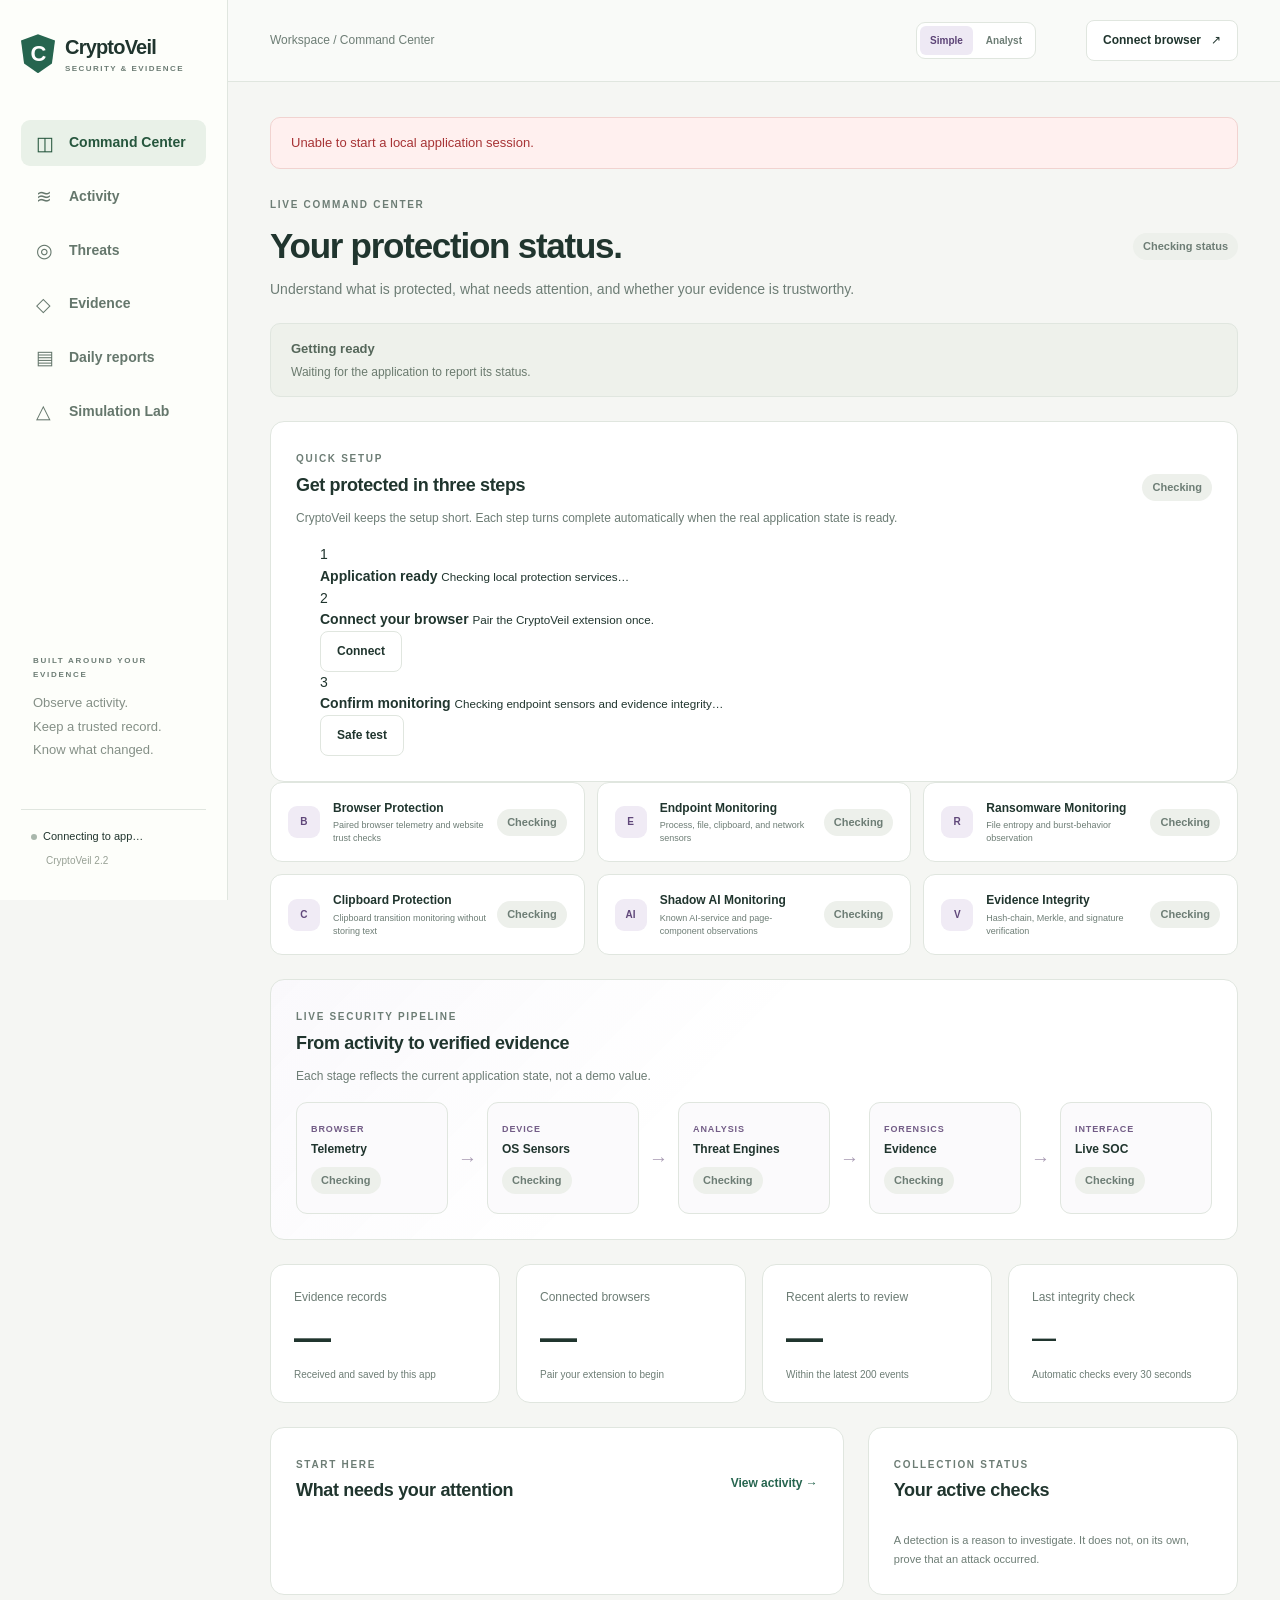
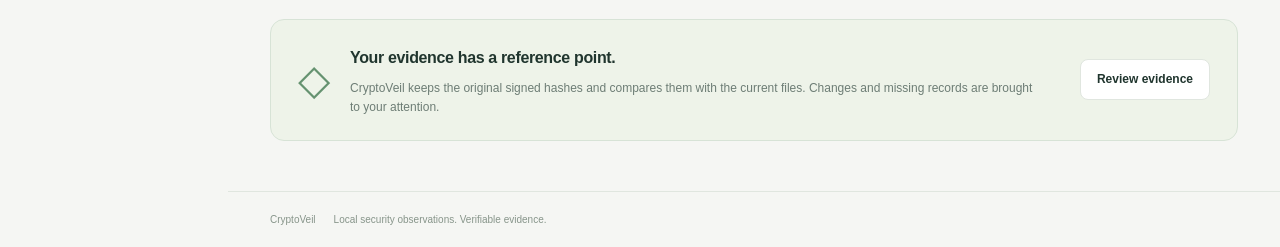
==== commit 5f9ceccc: "feat: add simple three-step first-run setup" ====
--- a/dashboard/index.html
+++ b/dashboard/index.html
@@ -48,7 +48,7 @@
       <div class="sidebar-bottom">
         <span class="connection-dot" id="app-dot"></span
         ><span id="app-status" role="status">Connecting to app…</span
-        ><small>CryptoVeil 2.1</small>
+        ><small>CryptoVeil 2.2</small>
       </div>
     </aside>
     <div class="workspace">
@@ -90,6 +90,50 @@
             <strong>Getting ready</strong>
             <p>Waiting for the application to report its status.</p>
           </div>
+
+          <article id="first-run-card" class="panel first-run-card">
+            <div class="panel-heading">
+              <div>
+                <span class="eyebrow">QUICK SETUP</span>
+                <h2>Get protected in three steps</h2>
+                <p>
+                  CryptoVeil keeps the setup short. Each step turns complete
+                  automatically when the real application state is ready.
+                </p>
+              </div>
+              <span id="first-run-progress" class="badge neutral">Checking</span>
+            </div>
+            <div class="setup-steps">
+              <div class="setup-step">
+                <span id="setup-app-icon" class="setup-step-icon">1</span>
+                <div>
+                  <strong>Application ready</strong>
+                  <small id="setup-app-text">Checking local protection services…</small>
+                </div>
+              </div>
+              <div class="setup-step">
+                <span id="setup-browser-icon" class="setup-step-icon">2</span>
+                <div>
+                  <strong>Connect your browser</strong>
+                  <small id="setup-browser-text">Pair the CryptoVeil extension once.</small>
+                </div>
+                <button class="button secondary compact" id="setup-connect-browser">
+                  Connect
+                </button>
+              </div>
+              <div class="setup-step">
+                <span id="setup-monitoring-icon" class="setup-step-icon">3</span>
+                <div>
+                  <strong>Confirm monitoring</strong>
+                  <small id="setup-monitoring-text">Checking endpoint sensors and evidence integrity…</small>
+                </div>
+                <button class="button secondary compact" id="setup-open-lab">
+                  Safe test
+                </button>
+              </div>
+            </div>
+          </article>
+
           <section class="protection-grid" aria-label="Protection status">
             <article class="protection-item">
               <span class="protection-icon" aria-hidden="true">B</span>
@@ -546,7 +590,7 @@
                   <tr>
                     <th scope="col">Date</th>
                     <th scope="col">Events</th>
-                    <th scope="col">Signed bundle</th>
+                    <th scope="col">Daily seal</th>
                     <th scope="col">Integrity</th>
                     <th scope="col">Actions</th>
                   </tr>
--- a/dashboard/css/style.css
+++ b/dashboard/css/style.css
@@ -1074,7 +1074,14 @@
   padding: 0 5px;
 }
 .daily-evidence-panel td:last-child {
-  white-space: nowrap;
+  white-space: normal;
+  min-width: 260px;
+}
+.evidence-actions {
+  display: flex;
+  align-items: center;
+  gap: 8px;
+  flex-wrap: wrap;
 }
 
 
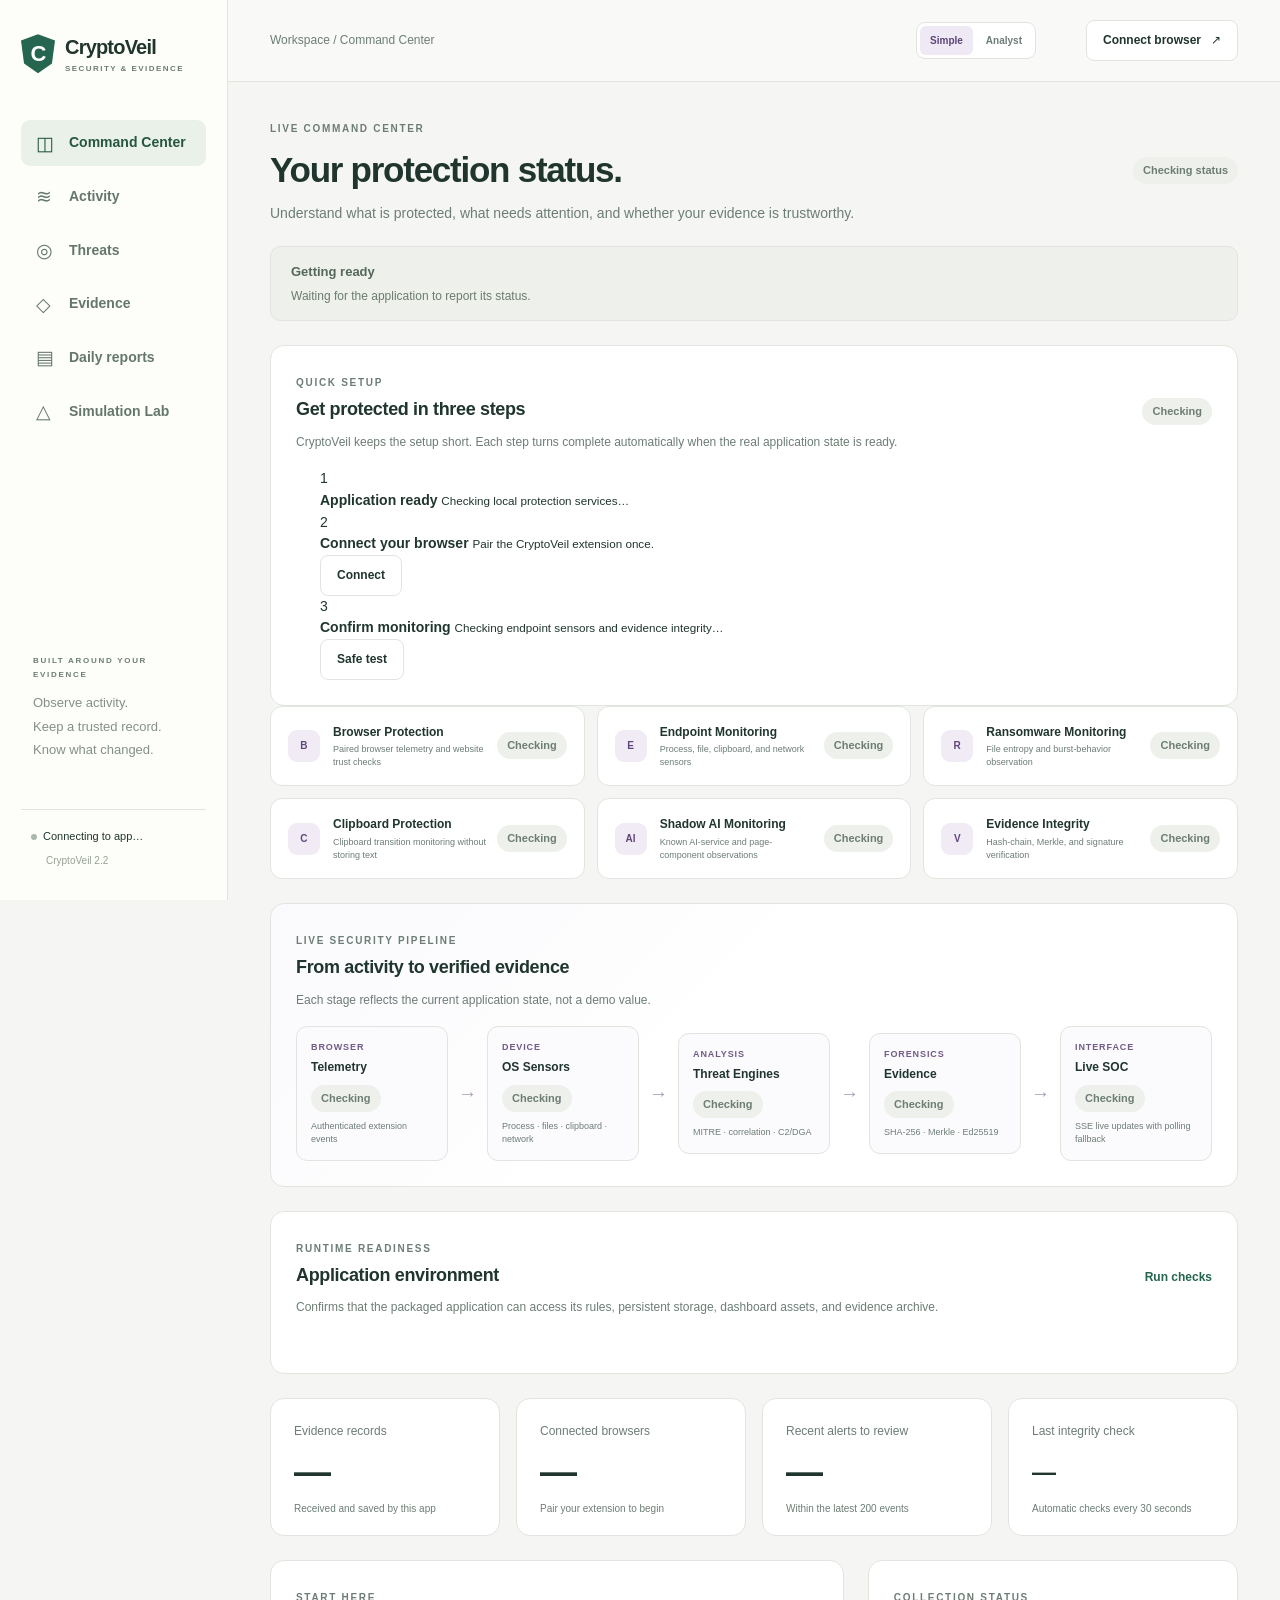
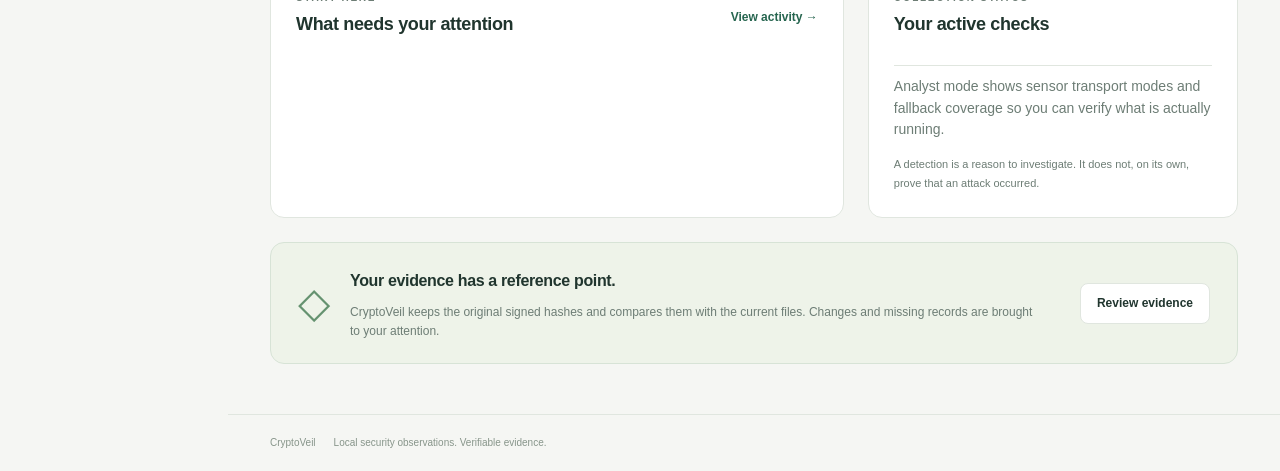
==== commit eed930cb: "ui: remove duplicate report exports and tamper demo controls" ====
--- a/dashboard/index.html
+++ b/dashboard/index.html
@@ -105,14 +105,14 @@
             </div>
             <div class="setup-steps">
               <div class="setup-step">
-                <span id="setup-app-icon" class="setup-step-icon">1</span>
+                <span id="setup-app-icon" class="setup-step-icon" data-step="1">1</span>
                 <div>
                   <strong>Application ready</strong>
                   <small id="setup-app-text">Checking local protection services…</small>
                 </div>
               </div>
               <div class="setup-step">
-                <span id="setup-browser-icon" class="setup-step-icon">2</span>
+                <span id="setup-browser-icon" class="setup-step-icon" data-step="2">2</span>
                 <div>
                   <strong>Connect your browser</strong>
                   <small id="setup-browser-text">Pair the CryptoVeil extension once.</small>
@@ -122,7 +122,7 @@
                 </button>
               </div>
               <div class="setup-step">
-                <span id="setup-monitoring-icon" class="setup-step-icon">3</span>
+                <span id="setup-monitoring-icon" class="setup-step-icon" data-step="3">3</span>
                 <div>
                   <strong>Confirm monitoring</strong>
                   <small id="setup-monitoring-text">Checking endpoint sensors and evidence integrity…</small>
@@ -567,10 +567,10 @@
           <article class="panel daily-evidence-panel">
             <div class="panel-heading">
               <div>
-                <span class="eyebrow">DATE-WISE OFF-HOST EVIDENCE</span>
+                <span class="eyebrow">DATE-WISE SIGNED EVIDENCE</span>
                 <h2>Evidence by day</h2>
                 <p>
-                  Download the signed evidence bundle for a specific day or
+                  Review verified signed evidence for a specific day or
                   verify that day before export.
                 </p>
               </div>
@@ -635,22 +635,7 @@
                 </p>
               </details>
             </article>
-            <article class="panel">
-              <span class="eyebrow">UNDERSTAND THE CHECK</span>
-              <h2>Try a safe demonstration</h2>
-              <p>
-                See how verification reacts when a test record changes, the last
-                record is deleted, or an entire test log is removed.
-              </p>
-              <p class="fine-print">
-                Uses temporary sample data. Your collected evidence is never
-                changed.
-              </p>
-              <button class="button secondary" id="demo-button">
-                Run isolated demo
-              </button>
-              <div id="demo-results" aria-live="polite"></div>
-            </article>
+
           </div>
         </section>
         <section
@@ -685,6 +670,329 @@
               Save report
             </button>
           </div>
+          <p class="fine-print" id="report-timezone">
+            Report snapshots use your configured reporting timezone.
+            Verified downloads are available exclusively in Evidence.
+          </p>
+          <div class="panel table-panel">
+            <div class="table-scroll">
+              <table>
+                <thead>
+                  <tr>
+                    <th scope="col">Time</th>
+                    <th scope="col">Observation</th>
+                    <th scope="col">Source</th>
+                    <th scope="col">Level</th>
+                    <th scope="col">Evidence</th>
+                  </tr>
+                </thead>
+                <tbody id="activity-body"></tbody>
+              </table>
+            </div>
+            <p class="empty-state" id="activity-empty" hidden>
+              No observations match this filter.
+            </p>
+          </div>
+        </section>
+        <section
+          class="view"
+          id="view-threats"
+          aria-labelledby="threats-title"
+          hidden
+        >
+          <div class="page-heading">
+            <div>
+              <span class="eyebrow">INVESTIGATE & TRACE</span>
+              <h1 id="threats-title">Threat investigation</h1>
+              <p>
+                Review suspicious behavior with process context, MITRE ATT&CK
+                mapping, and linked evidence.
+              </p>
+            </div>
+            <button class="button secondary" id="refresh-threats">
+              Refresh
+            </button>
+          </div>
+
+          <div class="metric-grid threat-metrics">
+            <article class="metric">
+              <span class="metric-label">Findings to review</span>
+              <strong id="threat-findings">—</strong>
+              <small>Within the latest 500 stored events</small>
+            </article>
+            <article class="metric">
+              <span class="metric-label">Critical findings</span>
+              <strong id="threat-critical">—</strong>
+              <small>Highest-priority investigation items</small>
+            </article>
+            <article class="metric">
+              <span class="metric-label">MITRE alerts</span>
+              <strong id="threat-mitre">—</strong>
+              <small>Process behavior matched to ATT&CK rules</small>
+            </article>
+            <article class="metric">
+              <span class="metric-label">Correlated findings</span>
+              <strong id="threat-correlated">—</strong>
+              <small>Related observations within the correlation window</small>
+            </article>
+          </div>
+
+          <div class="investigation-grid">
+            <article class="panel">
+              <div class="panel-heading">
+                <div>
+                  <span class="eyebrow">LIVE PROCESS RELATIONSHIPS</span>
+                  <h2>Flagged process paths</h2>
+                  <p>
+                    Active process lineage is shown only from real process
+                    observations.
+                  </p>
+                </div>
+                <span id="process-graph-count" class="badge neutral">Checking</span>
+              </div>
+              <div id="process-graph-wrap" class="process-graph-wrap">
+                <svg
+                  id="process-graph-svg"
+                  role="img"
+                  aria-label="Live suspicious process relationship graph"
+                  preserveAspectRatio="xMinYMin meet"
+                ></svg>
+                <p id="process-graph-empty" class="empty-state" hidden>
+                  No active suspicious process relationship is currently flagged.
+                </p>
+              </div>
+              <p class="fine-print analyst-only">
+                A highlighted process is an ATT&CK-aligned behavioral indicator.
+                It is not a malware verdict. Select a highlighted node to open
+                its stored evidence.
+              </p>
+            </article>
+
+            <article class="panel">
+              <div class="panel-heading">
+                <div>
+                  <span class="eyebrow">MITRE ATT&CK CONTEXT</span>
+                  <h2>Techniques observed</h2>
+                </div>
+              </div>
+              <div id="mitre-technique-list" class="technique-list"></div>
+              <p id="mitre-technique-empty" class="empty-state" hidden>
+                No MITRE ATT&CK-aligned process alert appears in the current
+                investigation window.
+              </p>
+            </article>
+          </div>
+
+          <article class="panel findings-panel">
+            <div class="panel-heading">
+              <div>
+                <span class="eyebrow">RECENT INVESTIGATION ITEMS</span>
+                <h2>What needs review</h2>
+                <p>
+                  Open an item to see what happened, why CryptoVeil noticed it,
+                  and the recommended next step.
+                </p>
+              </div>
+            </div>
+            <div class="table-scroll">
+              <table>
+                <thead>
+                  <tr>
+                    <th scope="col">Time</th>
+                    <th scope="col">Finding</th>
+                    <th scope="col">Level</th>
+                    <th scope="col">Context</th>
+                    <th scope="col">Evidence</th>
+                  </tr>
+                </thead>
+                <tbody id="threat-findings-body"></tbody>
+              </table>
+            </div>
+            <p id="threat-findings-empty" class="empty-state" hidden>
+              No investigation findings are present in the latest evidence
+              window.
+            </p>
+          </article>
+        </section>
+
+        <section
+          class="view"
+          id="view-evidence"
+          aria-labelledby="evidence-title"
+          hidden
+        >
+          <div class="page-heading">
+            <div>
+              <span class="eyebrow">PRESERVE & VERIFY</span>
+              <h1 id="evidence-title">Evidence integrity</h1>
+              <p>
+                Check whether the evidence still matches its original signed
+                record.
+              </p>
+            </div>
+            <button class="button primary" id="verify-button">
+              Verify evidence now
+            </button>
+          </div>
+          <div id="evidence-banner" class="banner neutral" role="status"></div>
+          <article class="panel">
+            <div class="panel-heading">
+              <div>
+                <h2>The original and the current evidence</h2>
+                <p>
+                  Matching Merkle roots mean these records match the saved
+                  baseline.
+                </p>
+              </div>
+              <span class="badge neutral" id="root-match">Not checked</span>
+            </div>
+            <div class="hash-grid analyst-only">
+              <div class="hash-card">
+                <span class="eyebrow">ORIGINAL SIGNED BASELINE</span
+                ><code id="original-root">Waiting for verification</code
+                ><small>Preserved when evidence was recorded</small>
+              </div>
+              <div class="hash-card">
+                <span class="eyebrow">RECALCULATED FROM CURRENT FILES</span
+                ><code id="current-root">Waiting for verification</code
+                ><small>Calculated again during verification</small>
+              </div>
+            </div>
+            <dl class="integrity-facts">
+              <div>
+                <dt>Expected records</dt>
+                <dd id="expected-records">—</dd>
+              </div>
+              <div>
+                <dt>Records found</dt>
+                <dd id="found-records">—</dd>
+              </div>
+              <div>
+                <dt>Digital signatures</dt>
+                <dd id="signature-status">—</dd>
+              </div>
+              <div>
+                <dt>Last checked</dt>
+                <dd id="evidence-checked">—</dd>
+              </div>
+            </dl>
+          </article>
+          <article class="panel" id="violations-panel" hidden>
+            <div class="panel-heading">
+              <h2>Changes requiring investigation</h2>
+            </div>
+            <ul class="issue-list" id="violations-list"></ul>
+            <p class="fine-print">
+              Preserve the existing files before investigating. CryptoVeil
+              pauses new collection after an integrity failure.
+            </p>
+          </article>
+          <article class="panel daily-evidence-panel">
+            <div class="panel-heading">
+              <div>
+                <span class="eyebrow">DATE-WISE OFF-HOST EVIDENCE</span>
+                <h2>Evidence by day</h2>
+                <p>
+                  Download the signed evidence bundle for a specific day or
+                  verify that day before export.
+                </p>
+              </div>
+              <div class="evidence-actions">
+                <button class="button secondary" id="verify-all-daily-evidence">
+                  Verify all dates
+                </button>
+                <button class="button secondary" id="refresh-daily-evidence">
+                  Refresh
+                </button>
+              </div>
+            </div>
+            <div id="archive-trust-note" class="archive-trust-note"></div>
+            <div class="table-scroll">
+              <table>
+                <thead>
+                  <tr>
+                    <th scope="col">Date</th>
+                    <th scope="col">Events</th>
+                    <th scope="col">Daily seal</th>
+                    <th scope="col">Integrity</th>
+                    <th scope="col">Actions</th>
+                  </tr>
+                </thead>
+                <tbody id="daily-evidence-body"></tbody>
+              </table>
+            </div>
+            <p class="empty-state" id="daily-evidence-empty" hidden>
+              No date-wise evidence bundles have been saved yet.
+            </p>
+          </article>
+
+          <div class="overview-grid evidence-bottom">
+            <article class="panel">
+              <h2>Evidence archive</h2>
+              <p>
+                Every received record has a separate saved copy. Daily bundles
+                contain the evidence, readable reports and a signed manifest.
+              </p>
+              <button class="text-button" data-go="reports">
+                Open daily reports →
+              </button>
+              <details class="analyst-only">
+                <summary>Storage and trust details</summary>
+                <dl class="detail-list">
+                  <dt>Application data</dt>
+                  <dd><code id="data-path"></code></dd>
+                  <dt>Evidence archive</dt>
+                  <dd><code id="archive-path"></code></dd>
+                  <dt>Pinned public verification key</dt>
+                  <dd><code id="public-key"></code></dd>
+                </dl>
+                <p class="fine-print">
+                  A second folder on this device is a local backup. To preserve
+                  evidence against complete device compromise, keep signed
+                  bundles and the trusted public key on independently managed
+                  storage.
+                </p>
+                <p class="fine-print" id="legacy-note" hidden>
+                  Some older checkpoints signed only their roots. New
+                  checkpoints also authenticate sequence ranges and metadata.
+                </p>
+              </details>
+            </article>
+
+          </div>
+        </section>
+        <section
+          class="view"
+          id="view-reports"
+          aria-labelledby="reports-title"
+          hidden
+        >
+          <div class="page-heading">
+            <div>
+              <span class="eyebrow">SAVE & REVIEW</span>
+              <h1 id="reports-title">Daily reports</h1>
+              <p>
+                Readable reports and complete evidence, kept as signed
+                snapshots.
+              </p>
+            </div>
+            <button class="button secondary" id="refresh-reports">
+              Refresh
+            </button>
+          </div>
+          <div class="panel report-controls">
+            <div>
+              <h2>Save a current snapshot</h2>
+              <p>
+                Reports are saved automatically while the app runs and when it
+                closes normally.
+              </p>
+            </div>
+            <label>Reporting day<input type="date" id="report-date" /></label
+            ><button class="button primary" id="generate-report">
+              Save report
+            </button>
+          </div>
           <div class="toolbar">
             <p class="fine-print" id="report-timezone">
               Daily boundaries use your configured reporting timezone.
@@ -708,7 +1016,7 @@
                     <th scope="col">Events</th>
                     <th scope="col">Report files</th>
                     <th scope="col">Evidence when saved</th>
-                    <th scope="col">Download</th>
+                    <th scope="col">Next step</th>
                   </tr>
                 </thead>
                 <tbody id="reports-body"></tbody>
@@ -719,9 +1027,8 @@
             </p>
           </div>
           <p class="fine-print">
-            The PDF summarises activity. Choose the signed ZIP bundle to retain
-            the original evidence, checkpoints and file hashes. A report is
-            checked again before every download.
+            Reports are generated here; evidence verification and all export formats
+            are managed only from the Evidence screen.
           </p>
         </section>
 
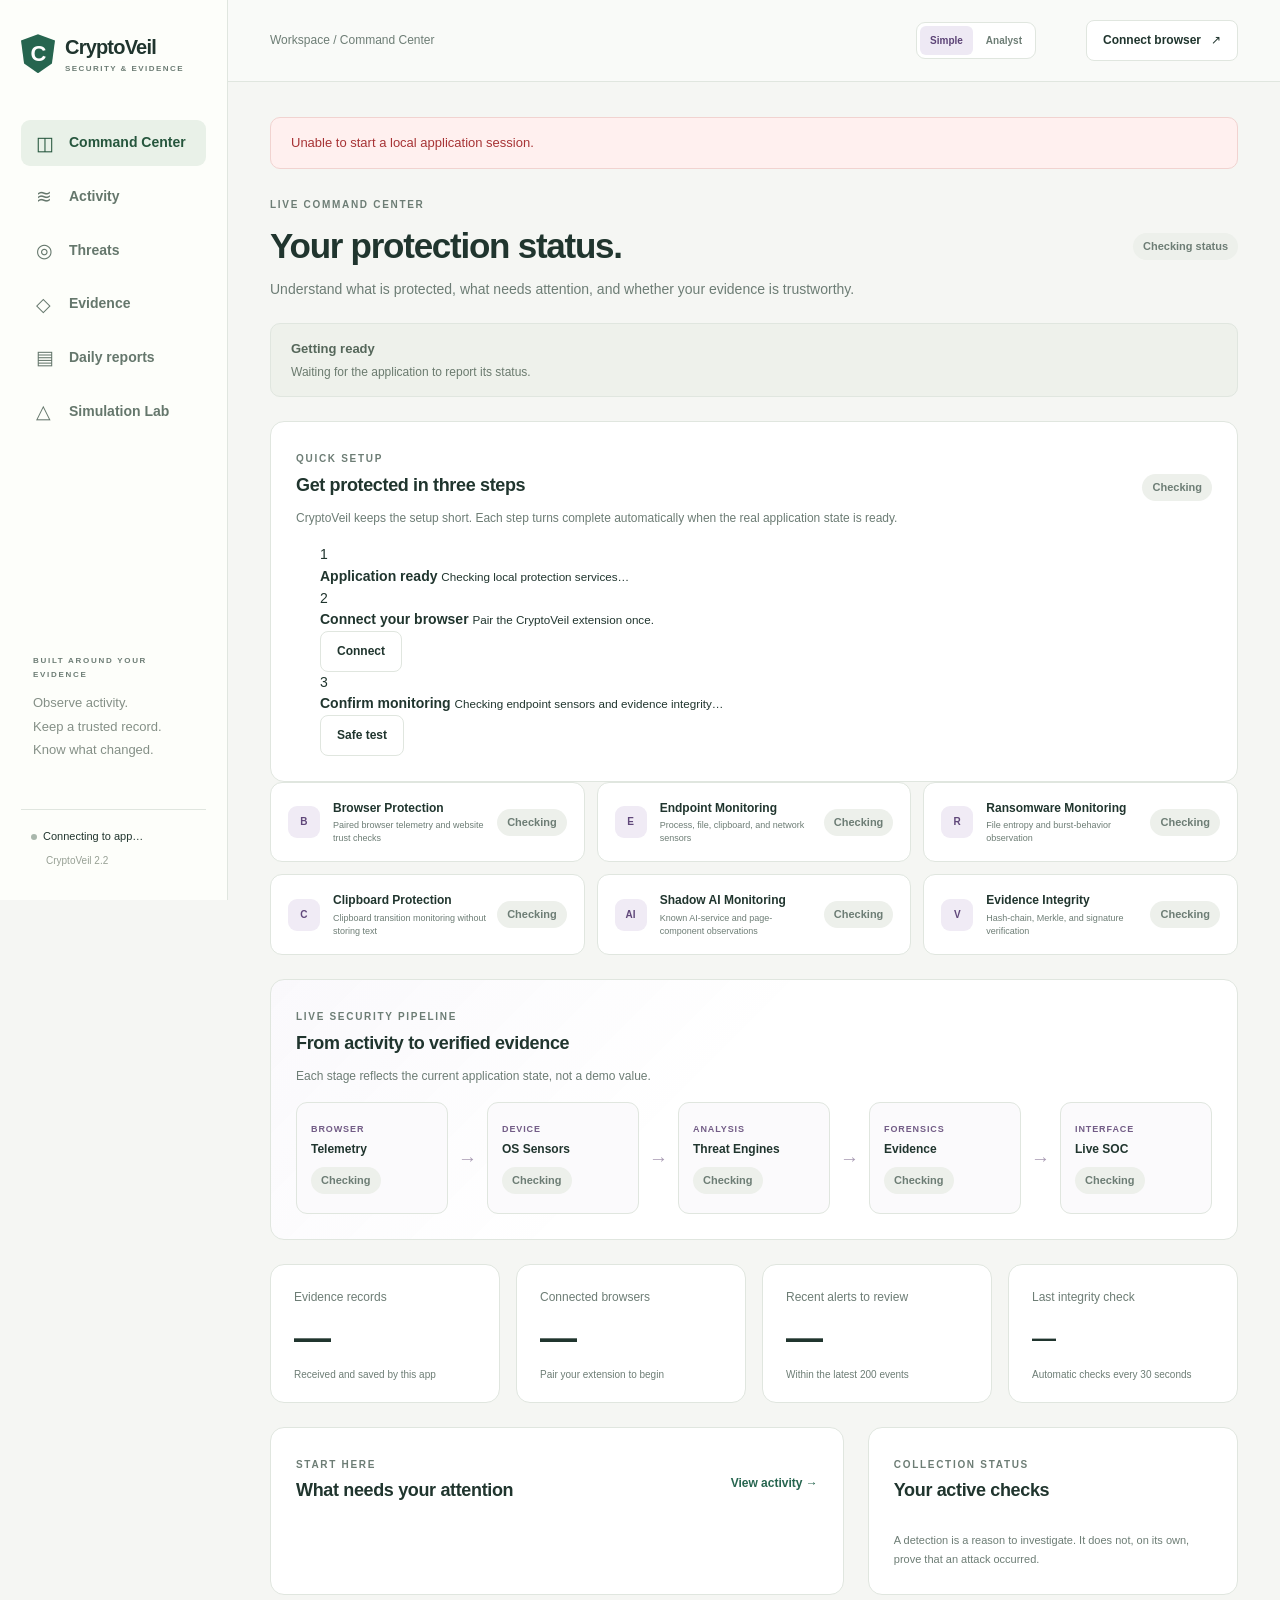
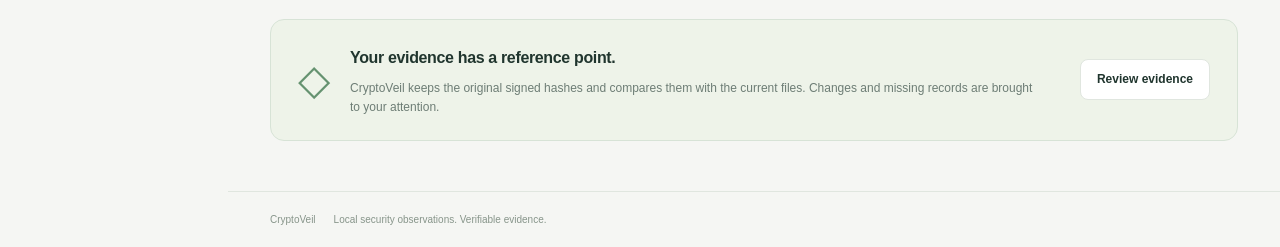
==== commit de68c78f: "ui: consolidate date-wise downloads into one owner-authorized export dialog" ====
--- a/dashboard/index.html
+++ b/dashboard/index.html
@@ -1016,8 +1016,7 @@
                     <th scope="col">Events</th>
                     <th scope="col">Report files</th>
                     <th scope="col">Evidence when saved</th>
-                    <th scope="col">Next step</th>
-                  </tr>
+                                       </tr>
                 </thead>
                 <tbody id="reports-body"></tbody>
               </table>
@@ -1174,6 +1173,53 @@
         ><span id="last-updated"></span>
       </footer>
     </div>
+    <dialog id="export-dialog" aria-labelledby="export-title">
+      <div class="dialog-heading">
+        <div>
+          <span class="eyebrow">CONTROLLED FORENSIC EXPORT</span>
+          <h2 id="export-title">Evidence access</h2>
+        </div>
+        <button class="icon-button" data-close="export-dialog" aria-label="Close evidence export">×</button>
+      </div>
+      <p id="export-date-label" class="fine-print"></p>
+      <p class="fine-print">
+        Evidence verification is available without exporting. Complete evidence
+        downloads require an owner passphrase and a short-lived authorization.
+        Each successful export is recorded in the tamper-evident evidence ledger.
+      </p>
+      <form id="export-auth-form">
+        <label id="vault-passphrase-label" for="vault-passphrase">Owner passphrase</label>
+        <input id="vault-passphrase" type="password" autocomplete="off"
+          minlength="1" maxlength="128" required />
+        <div id="vault-confirm-wrap" hidden>
+          <label for="vault-confirm">Repeat new owner passphrase</label>
+          <input id="vault-confirm" type="password" autocomplete="new-password" maxlength="128" />
+        </div>
+        <p id="vault-setup-note" class="fine-print" hidden>
+          Create a 16-character or longer passphrase. It protects the export
+          gateway; remember it, because CryptoVeil will not silently reset it.
+          This is local owner authorization, not enterprise multi-user RBAC.
+        </p>
+        <button class="button primary" id="vault-authorize" type="submit">Unlock exports</button>
+      </form>
+      <section id="vault-export-options" hidden>
+        <label for="vault-export-format">Export format</label>
+        <select id="vault-export-format">
+          <option value="pdf">PDF security summary</option>
+          <option value="metadata">Signed hashes and verification metadata</option>
+          <option value="events">JSON event evidence</option>
+          <option value="zip">Complete evidence bundle (ZIP)</option>
+        </select>
+        <p class="fine-print">
+          Files downloaded to your computer are not encrypted by this export
+          gateway. Store complete evidence only in a trusted location.
+        </p>
+        <button class="button primary" id="vault-download">Download authorized evidence</button>
+        <button class="button secondary" id="vault-lock">Lock exports</button>
+      </section>
+      <p id="vault-export-status" role="status" class="fine-print"></p>
+    </dialog>
+
     <dialog id="connect-dialog" aria-labelledby="connect-title">
       <div class="dialog-heading">
         <div>
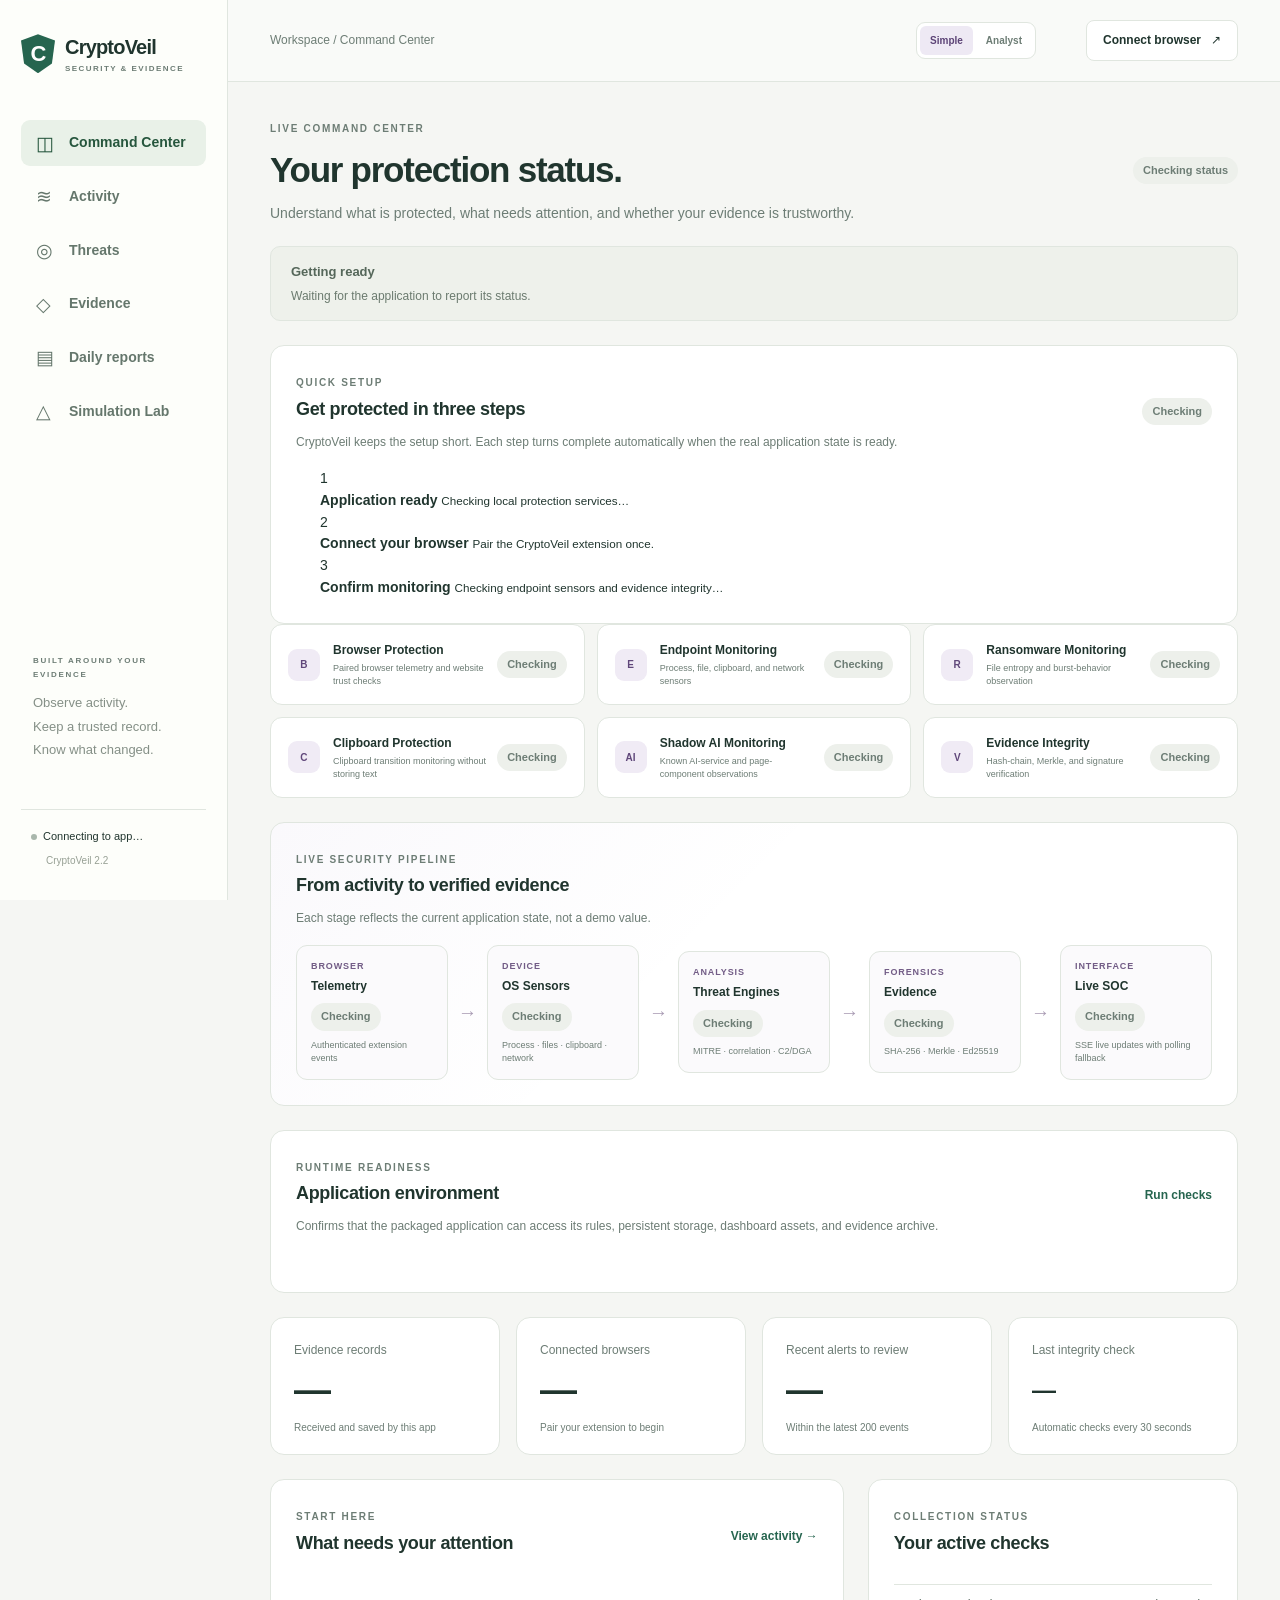
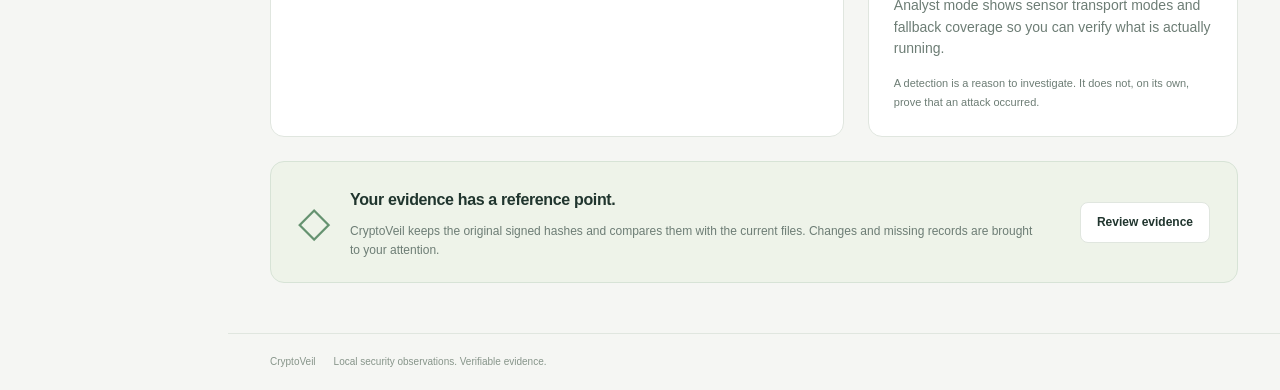
==== commit 4da75ebe: "ui: keep one browser connection and one simulation entry point" ====
--- a/dashboard/index.html
+++ b/dashboard/index.html
@@ -117,9 +117,6 @@
                   <strong>Connect your browser</strong>
                   <small id="setup-browser-text">Pair the CryptoVeil extension once.</small>
                 </div>
-                <button class="button secondary compact" id="setup-connect-browser">
-                  Connect
-                </button>
               </div>
               <div class="setup-step">
                 <span id="setup-monitoring-icon" class="setup-step-icon" data-step="3">3</span>
@@ -127,9 +124,6 @@
                   <strong>Confirm monitoring</strong>
                   <small id="setup-monitoring-text">Checking endpoint sensors and evidence integrity…</small>
                 </div>
-                <button class="button secondary compact" id="setup-open-lab">
-                  Safe test
-                </button>
               </div>
             </div>
           </article>
@@ -610,9 +604,6 @@
                 Every received record has a separate saved copy. Daily bundles
                 contain the evidence, readable reports and a signed manifest.
               </p>
-              <button class="text-button" data-go="reports">
-                Open daily reports →
-              </button>
               <details class="analyst-only">
                 <summary>Storage and trust details</summary>
                 <dl class="detail-list">
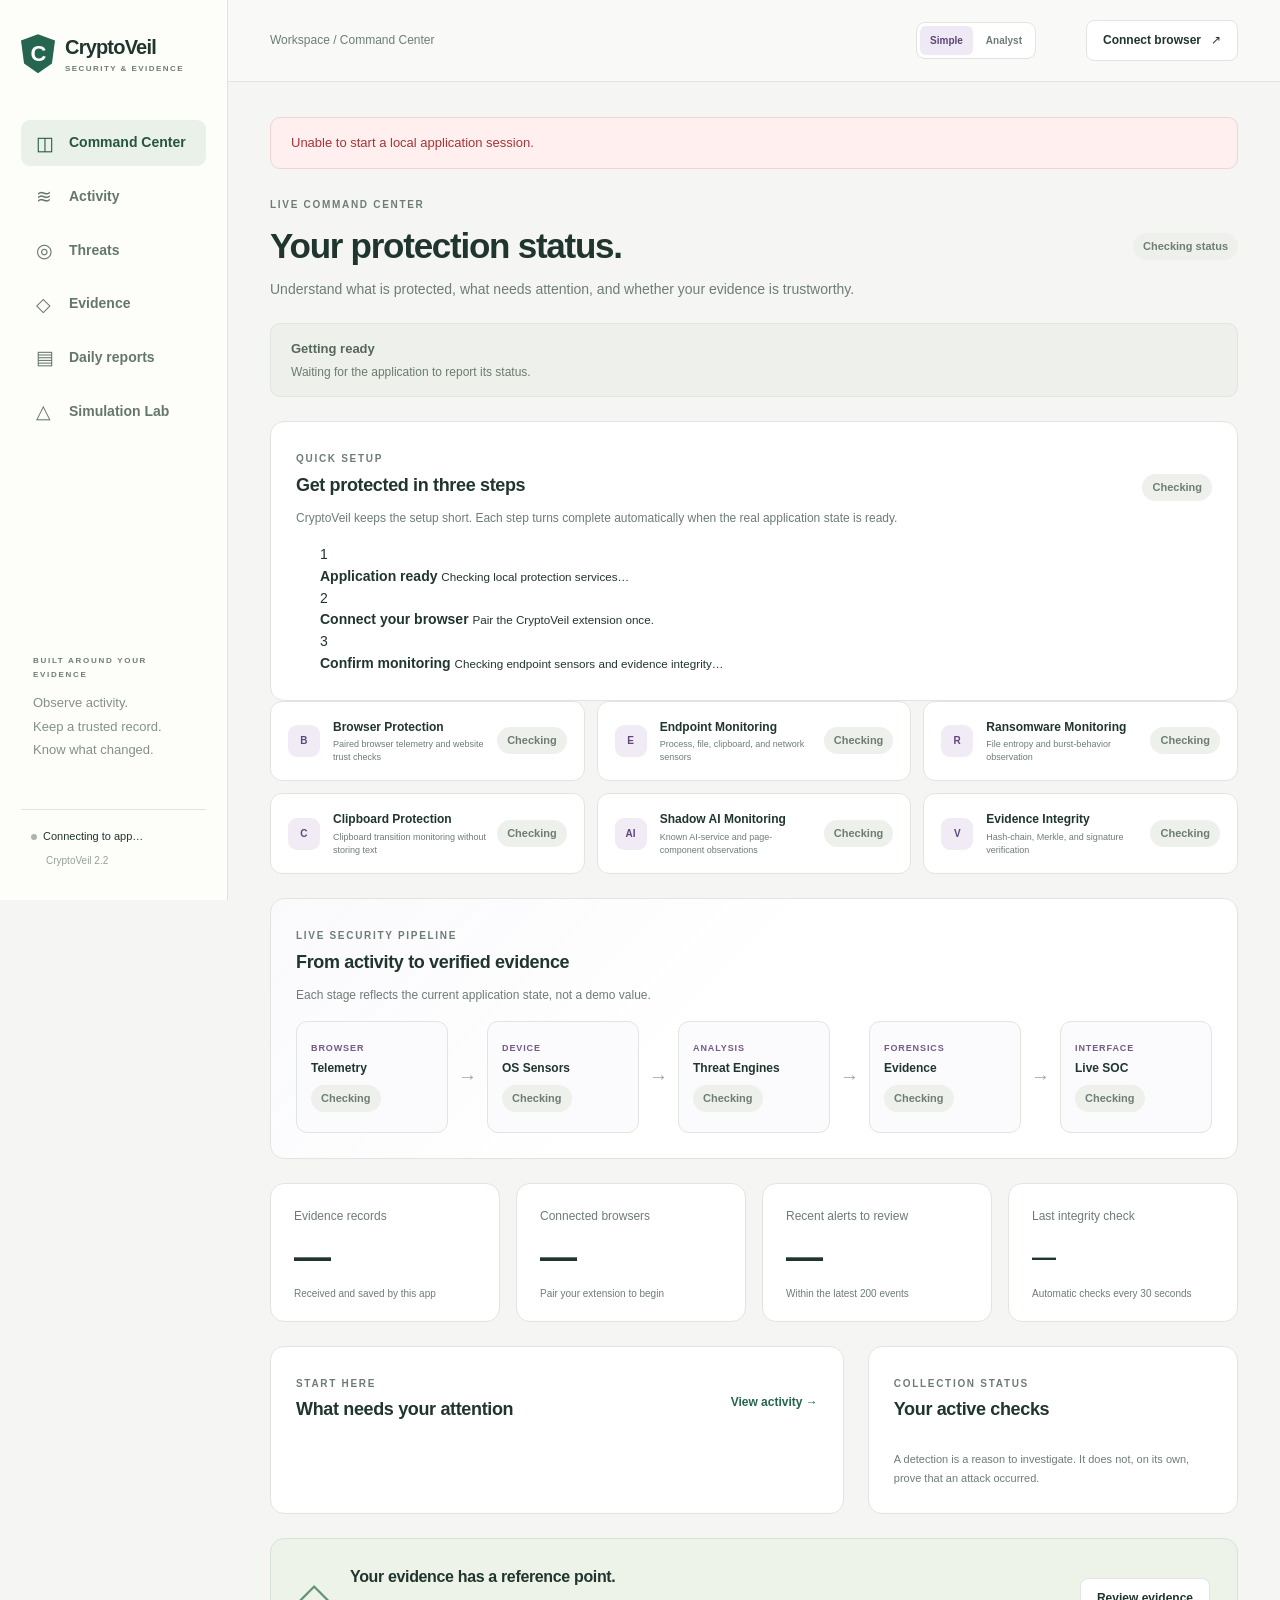
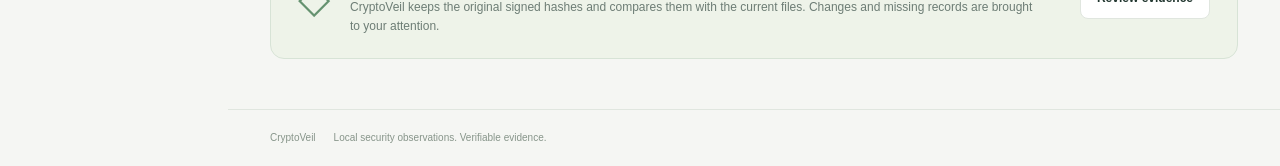
==== commit 138e95f1: "fix: reconstruct clean dashboard with unique views and centralized export" ====
--- a/dashboard/index.html
+++ b/dashboard/index.html
@@ -670,344 +670,11 @@
               <table>
                 <thead>
                   <tr>
-                    <th scope="col">Time</th>
-                    <th scope="col">Observation</th>
-                    <th scope="col">Source</th>
-                    <th scope="col">Level</th>
-                    <th scope="col">Evidence</th>
-                  </tr>
-                </thead>
-                <tbody id="activity-body"></tbody>
-              </table>
-            </div>
-            <p class="empty-state" id="activity-empty" hidden>
-              No observations match this filter.
-            </p>
-          </div>
-        </section>
-        <section
-          class="view"
-          id="view-threats"
-          aria-labelledby="threats-title"
-          hidden
-        >
-          <div class="page-heading">
-            <div>
-              <span class="eyebrow">INVESTIGATE & TRACE</span>
-              <h1 id="threats-title">Threat investigation</h1>
-              <p>
-                Review suspicious behavior with process context, MITRE ATT&CK
-                mapping, and linked evidence.
-              </p>
-            </div>
-            <button class="button secondary" id="refresh-threats">
-              Refresh
-            </button>
-          </div>
-
-          <div class="metric-grid threat-metrics">
-            <article class="metric">
-              <span class="metric-label">Findings to review</span>
-              <strong id="threat-findings">—</strong>
-              <small>Within the latest 500 stored events</small>
-            </article>
-            <article class="metric">
-              <span class="metric-label">Critical findings</span>
-              <strong id="threat-critical">—</strong>
-              <small>Highest-priority investigation items</small>
-            </article>
-            <article class="metric">
-              <span class="metric-label">MITRE alerts</span>
-              <strong id="threat-mitre">—</strong>
-              <small>Process behavior matched to ATT&CK rules</small>
-            </article>
-            <article class="metric">
-              <span class="metric-label">Correlated findings</span>
-              <strong id="threat-correlated">—</strong>
-              <small>Related observations within the correlation window</small>
-            </article>
-          </div>
-
-          <div class="investigation-grid">
-            <article class="panel">
-              <div class="panel-heading">
-                <div>
-                  <span class="eyebrow">LIVE PROCESS RELATIONSHIPS</span>
-                  <h2>Flagged process paths</h2>
-                  <p>
-                    Active process lineage is shown only from real process
-                    observations.
-                  </p>
-                </div>
-                <span id="process-graph-count" class="badge neutral">Checking</span>
-              </div>
-              <div id="process-graph-wrap" class="process-graph-wrap">
-                <svg
-                  id="process-graph-svg"
-                  role="img"
-                  aria-label="Live suspicious process relationship graph"
-                  preserveAspectRatio="xMinYMin meet"
-                ></svg>
-                <p id="process-graph-empty" class="empty-state" hidden>
-                  No active suspicious process relationship is currently flagged.
-                </p>
-              </div>
-              <p class="fine-print analyst-only">
-                A highlighted process is an ATT&CK-aligned behavioral indicator.
-                It is not a malware verdict. Select a highlighted node to open
-                its stored evidence.
-              </p>
-            </article>
-
-            <article class="panel">
-              <div class="panel-heading">
-                <div>
-                  <span class="eyebrow">MITRE ATT&CK CONTEXT</span>
-                  <h2>Techniques observed</h2>
-                </div>
-              </div>
-              <div id="mitre-technique-list" class="technique-list"></div>
-              <p id="mitre-technique-empty" class="empty-state" hidden>
-                No MITRE ATT&CK-aligned process alert appears in the current
-                investigation window.
-              </p>
-            </article>
-          </div>
-
-          <article class="panel findings-panel">
-            <div class="panel-heading">
-              <div>
-                <span class="eyebrow">RECENT INVESTIGATION ITEMS</span>
-                <h2>What needs review</h2>
-                <p>
-                  Open an item to see what happened, why CryptoVeil noticed it,
-                  and the recommended next step.
-                </p>
-              </div>
-            </div>
-            <div class="table-scroll">
-              <table>
-                <thead>
-                  <tr>
-                    <th scope="col">Time</th>
-                    <th scope="col">Finding</th>
-                    <th scope="col">Level</th>
-                    <th scope="col">Context</th>
-                    <th scope="col">Evidence</th>
-                  </tr>
-                </thead>
-                <tbody id="threat-findings-body"></tbody>
-              </table>
-            </div>
-            <p id="threat-findings-empty" class="empty-state" hidden>
-              No investigation findings are present in the latest evidence
-              window.
-            </p>
-          </article>
-        </section>
-
-        <section
-          class="view"
-          id="view-evidence"
-          aria-labelledby="evidence-title"
-          hidden
-        >
-          <div class="page-heading">
-            <div>
-              <span class="eyebrow">PRESERVE & VERIFY</span>
-              <h1 id="evidence-title">Evidence integrity</h1>
-              <p>
-                Check whether the evidence still matches its original signed
-                record.
-              </p>
-            </div>
-            <button class="button primary" id="verify-button">
-              Verify evidence now
-            </button>
-          </div>
-          <div id="evidence-banner" class="banner neutral" role="status"></div>
-          <article class="panel">
-            <div class="panel-heading">
-              <div>
-                <h2>The original and the current evidence</h2>
-                <p>
-                  Matching Merkle roots mean these records match the saved
-                  baseline.
-                </p>
-              </div>
-              <span class="badge neutral" id="root-match">Not checked</span>
-            </div>
-            <div class="hash-grid analyst-only">
-              <div class="hash-card">
-                <span class="eyebrow">ORIGINAL SIGNED BASELINE</span
-                ><code id="original-root">Waiting for verification</code
-                ><small>Preserved when evidence was recorded</small>
-              </div>
-              <div class="hash-card">
-                <span class="eyebrow">RECALCULATED FROM CURRENT FILES</span
-                ><code id="current-root">Waiting for verification</code
-                ><small>Calculated again during verification</small>
-              </div>
-            </div>
-            <dl class="integrity-facts">
-              <div>
-                <dt>Expected records</dt>
-                <dd id="expected-records">—</dd>
-              </div>
-              <div>
-                <dt>Records found</dt>
-                <dd id="found-records">—</dd>
-              </div>
-              <div>
-                <dt>Digital signatures</dt>
-                <dd id="signature-status">—</dd>
-              </div>
-              <div>
-                <dt>Last checked</dt>
-                <dd id="evidence-checked">—</dd>
-              </div>
-            </dl>
-          </article>
-          <article class="panel" id="violations-panel" hidden>
-            <div class="panel-heading">
-              <h2>Changes requiring investigation</h2>
-            </div>
-            <ul class="issue-list" id="violations-list"></ul>
-            <p class="fine-print">
-              Preserve the existing files before investigating. CryptoVeil
-              pauses new collection after an integrity failure.
-            </p>
-          </article>
-          <article class="panel daily-evidence-panel">
-            <div class="panel-heading">
-              <div>
-                <span class="eyebrow">DATE-WISE OFF-HOST EVIDENCE</span>
-                <h2>Evidence by day</h2>
-                <p>
-                  Download the signed evidence bundle for a specific day or
-                  verify that day before export.
-                </p>
-              </div>
-              <div class="evidence-actions">
-                <button class="button secondary" id="verify-all-daily-evidence">
-                  Verify all dates
-                </button>
-                <button class="button secondary" id="refresh-daily-evidence">
-                  Refresh
-                </button>
-              </div>
-            </div>
-            <div id="archive-trust-note" class="archive-trust-note"></div>
-            <div class="table-scroll">
-              <table>
-                <thead>
-                  <tr>
-                    <th scope="col">Date</th>
-                    <th scope="col">Events</th>
-                    <th scope="col">Daily seal</th>
-                    <th scope="col">Integrity</th>
-                    <th scope="col">Actions</th>
-                  </tr>
-                </thead>
-                <tbody id="daily-evidence-body"></tbody>
-              </table>
-            </div>
-            <p class="empty-state" id="daily-evidence-empty" hidden>
-              No date-wise evidence bundles have been saved yet.
-            </p>
-          </article>
-
-          <div class="overview-grid evidence-bottom">
-            <article class="panel">
-              <h2>Evidence archive</h2>
-              <p>
-                Every received record has a separate saved copy. Daily bundles
-                contain the evidence, readable reports and a signed manifest.
-              </p>
-              <button class="text-button" data-go="reports">
-                Open daily reports →
-              </button>
-              <details class="analyst-only">
-                <summary>Storage and trust details</summary>
-                <dl class="detail-list">
-                  <dt>Application data</dt>
-                  <dd><code id="data-path"></code></dd>
-                  <dt>Evidence archive</dt>
-                  <dd><code id="archive-path"></code></dd>
-                  <dt>Pinned public verification key</dt>
-                  <dd><code id="public-key"></code></dd>
-                </dl>
-                <p class="fine-print">
-                  A second folder on this device is a local backup. To preserve
-                  evidence against complete device compromise, keep signed
-                  bundles and the trusted public key on independently managed
-                  storage.
-                </p>
-                <p class="fine-print" id="legacy-note" hidden>
-                  Some older checkpoints signed only their roots. New
-                  checkpoints also authenticate sequence ranges and metadata.
-                </p>
-              </details>
-            </article>
-
-          </div>
-        </section>
-        <section
-          class="view"
-          id="view-reports"
-          aria-labelledby="reports-title"
-          hidden
-        >
-          <div class="page-heading">
-            <div>
-              <span class="eyebrow">SAVE & REVIEW</span>
-              <h1 id="reports-title">Daily reports</h1>
-              <p>
-                Readable reports and complete evidence, kept as signed
-                snapshots.
-              </p>
-            </div>
-            <button class="button secondary" id="refresh-reports">
-              Refresh
-            </button>
-          </div>
-          <div class="panel report-controls">
-            <div>
-              <h2>Save a current snapshot</h2>
-              <p>
-                Reports are saved automatically while the app runs and when it
-                closes normally.
-              </p>
-            </div>
-            <label>Reporting day<input type="date" id="report-date" /></label
-            ><button class="button primary" id="generate-report">
-              Save report
-            </button>
-          </div>
-          <div class="toolbar">
-            <p class="fine-print" id="report-timezone">
-              Daily boundaries use your configured reporting timezone.
-            </p>
-            <label class="format-select"
-              >Download format
-              <select id="report-format">
-                <option value="pdf">PDF · readable report</option>
-                <option value="zip">ZIP · signed evidence bundle</option>
-                <option value="csv">CSV · complete event index</option>
-                <option value="json">JSON · full report and evidence</option>
-              </select></label
-            >
-          </div>
-          <div class="panel table-panel">
-            <div class="table-scroll">
-              <table>
-                <thead>
-                  <tr>
                     <th scope="col">Day</th>
                     <th scope="col">Events</th>
                     <th scope="col">Report files</th>
                     <th scope="col">Evidence when saved</th>
-                                       </tr>
+                  </tr>
                 </thead>
                 <tbody id="reports-body"></tbody>
               </table>
--- a/dashboard/css/style.css
+++ b/dashboard/css/style.css
@@ -1497,3 +1497,42 @@
     grid-template-columns: 1fr;
   }
 }
+
+/* Single-purpose forensic export gateway. Normal dashboard remains uncluttered. */
+#export-dialog {
+  width: min(560px, calc(100vw - 32px));
+  max-height: 88vh;
+  overflow: auto;
+}
+#export-dialog form,
+#vault-export-options {
+  display: grid;
+  gap: 12px;
+  margin-top: 15px;
+}
+#export-dialog label {
+  display: block;
+  font-size: 12px;
+  font-weight: 650;
+}
+#export-dialog input,
+#export-dialog select {
+  width: 100%;
+  min-height: 42px;
+  border: 1px solid var(--line);
+  border-radius: 8px;
+  padding: 9px 12px;
+  color: var(--ink);
+  background: var(--panel);
+}
+#vault-export-status:not(:empty) {
+  margin-top: 15px;
+}
+.daily-evidence-panel .text-button {
+  white-space: nowrap;
+}
+@media (max-width: 760px) {
+  .mode-switch {
+    display: inline-flex;
+  }
+}
